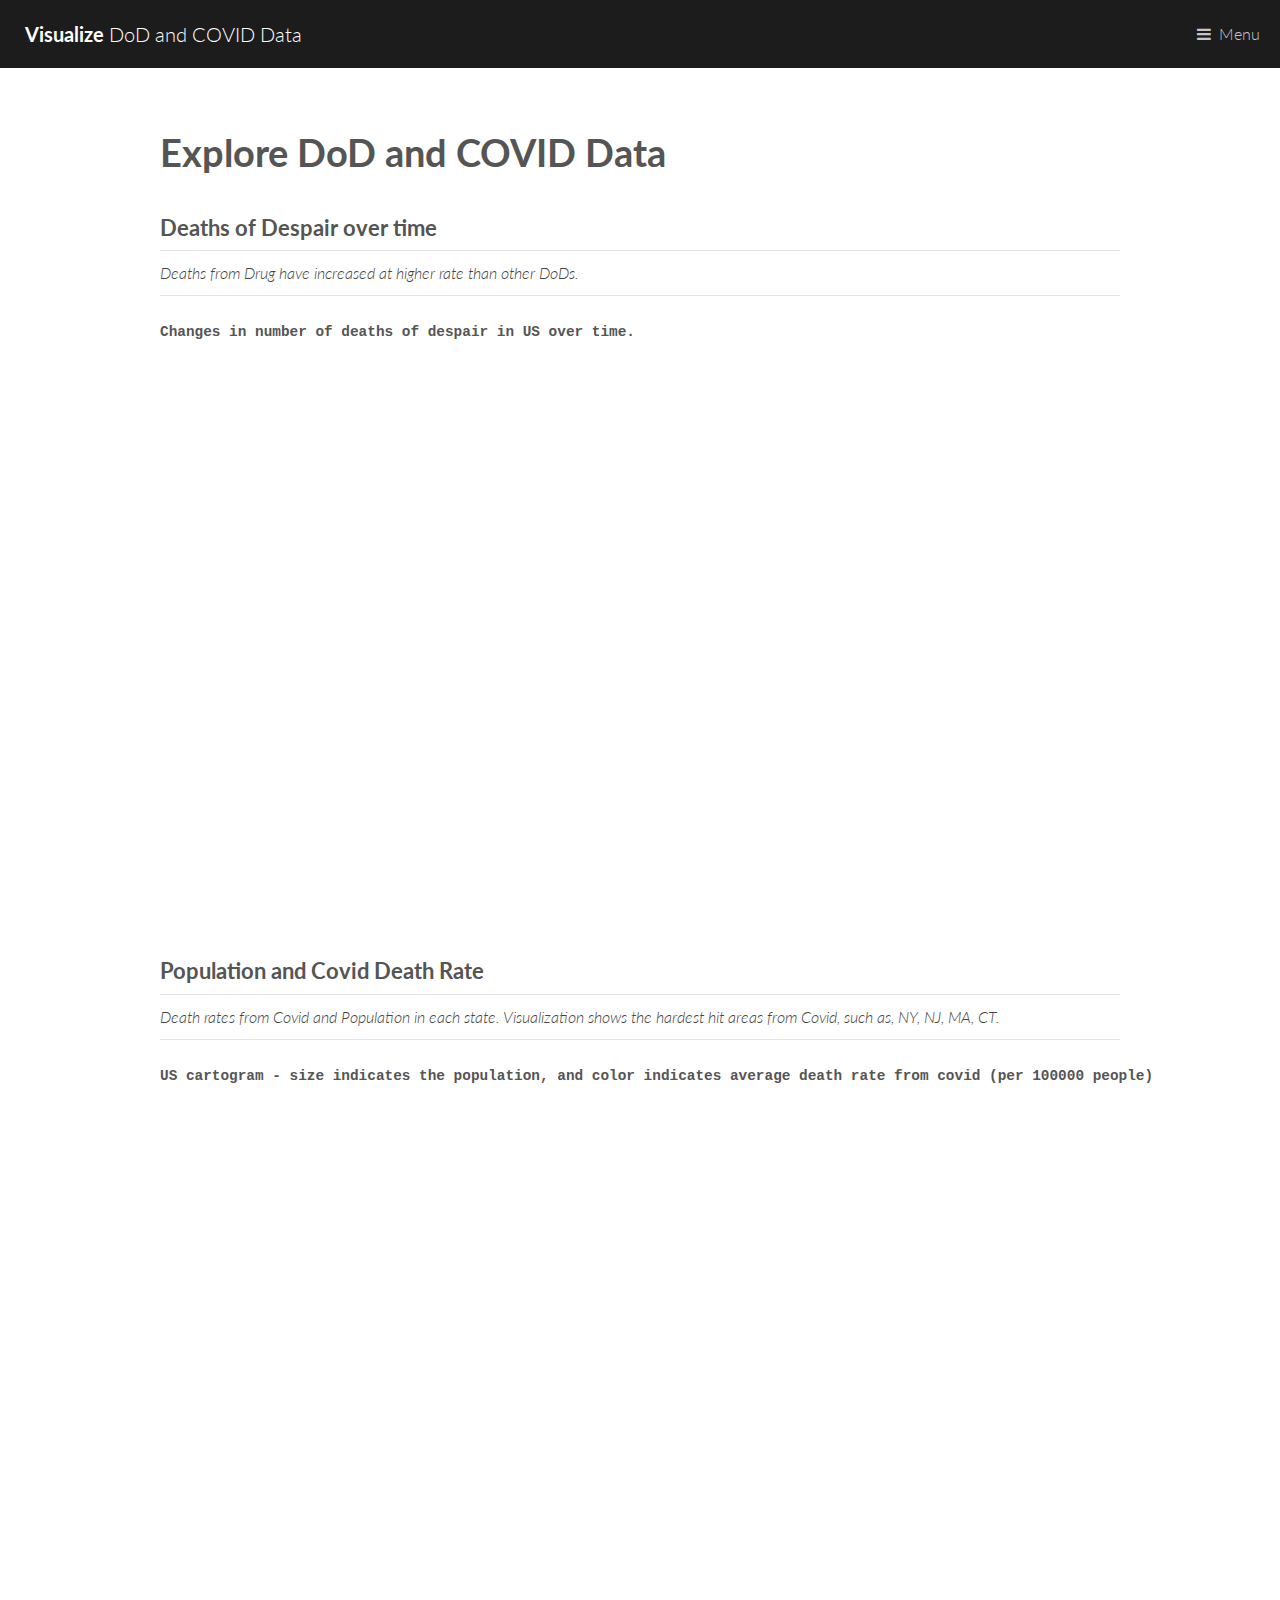
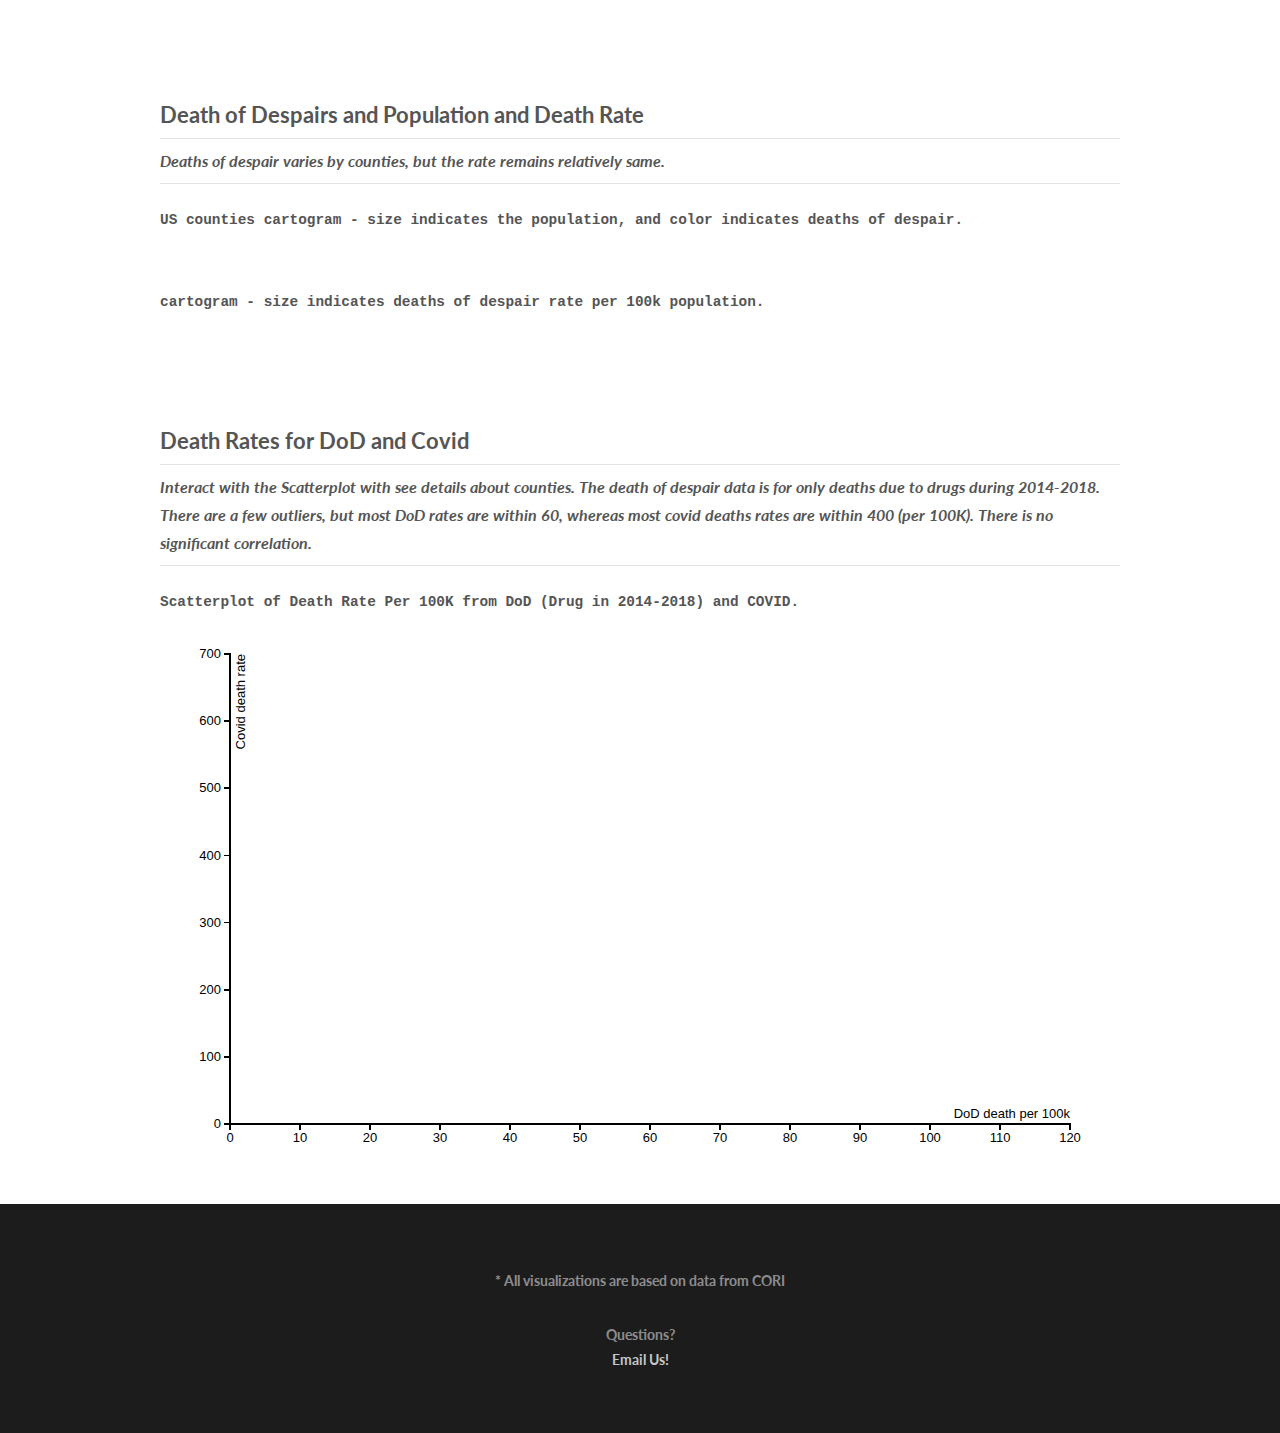
==== risi_app/vis.html @ b45ffa05 "Added risi app" ====
<!DOCTYPE HTML>
<html>
	<head>
		<title>Visualizations</title>
		<meta charset="utf-8" />
		<meta name="viewport" content="width=device-width, initial-scale=1" />
		<link rel="stylesheet" href="static/assets/css/main.css" />
		
		<script src="static/assets/lib/d3.js"></script>    
		<script type="text/javascript" charset="utf-8"  src="static/assets/lib/d3.geo.js"></script>
		<script type="text/javascript" charset="utf-8"  src="static/assets/lib/d3.geom.js"></script>
		<script type="text/javascript" charset="utf-8"  src="static/assets/lib/d3.layout.js"></script>
		<script type="text/javascript" src="static/assets/lib/d3.v3.min.js"></script>
	
		<link type="text/css" rel="stylesheet" href="static/assets/css/dorling.css"/>

	</head>

	<body>

		<!-- Header -->
		<header id="header">
			<a href="index.html" class="logo"><strong>Visualize</strong> DoD and COVID Data</a>
			<nav>
				<a href="#menu">Menu</a>
			</nav>
		</header>

		<!-- Nav -->
		<nav id="menu">
			<ul class="links">
				<li><a href="index.html">Home</a></li>
				<li><a href="carto.html">Visualize on Carto Maps</a></li>
				<li><a href="vis.html">Explore with Other Visualizations</a></li>
			</ul>
		</nav>

		<!-- Main -->
		<section id="main">
			<div class="inner">
				<header class="major special">
					<h1>Explore DoD and COVID Data</h1>
				</header>

				<header class="major special">
					<h3>Deaths of Despair over time</h3>
					<p>Deaths from Drug have increased at higher rate than other DoDs.</p>
				</header>

				<header class="major special">
					<pre><b>Changes in number of deaths of despair in US over time.</b></pre>
				</header>

				<div id="chart0">
					<script type="text/javascript" src="static/assets/js/time_data_lines.js">
					</script>
				</div>

				<br><br><br>

				<header class="major special">
					<h3>Population and Covid Death Rate</h3>
					<p>Death rates from Covid and Population in each state. Visualization shows the hardest hit areas from Covid, such as, NY, NJ, MA, CT. </p>
				</header>
				<header class="major special">
					<pre><b>US cartogram - size indicates the population, and color indicates average death rate from covid (per 100000 people)<b></pre>
				</header>
				<div id="chart_states">
					<script type="text/javascript" src="static/assets/js/dorling_state_pop_covid_rate.js">
					</script>
				</div>	

				<br><br><br>

				<header class="major special">
					<h3>Death of Despairs and Population and Death Rate</h3>
					<p>Deaths of despair varies by counties, but the rate remains relatively same.</p>
				</header>
				<header class="major special">
					<pre><b>US counties cartogram - size indicates the population, and color indicates deaths of despair.</b></pre>
				</header>
				<div id="chart_dod">
					<div id="radio_dod"></div>
					<div id="chart3">
						<script type="text/javascript" src="static/assets/js/dorling_risi_county.js">
						</script>
					</div>
				</div>

				<br>

				<header class="major special">
					<pre><b>cartogram - size indicates deaths of despair rate per 100k population.</b></pre>
				</header>

				<div id="chart_rate">
					<div id="radio_rate"></div>
					<div id="chart4">
						<script type="text/javascript" src="static/assets/js/dorling_risi_crude_rate.js">
						</script>
					</div>
				</div>

				<br><br><br>

				<header class="major special">
					<h3>Death Rates for DoD and Covid</h3>
					<p> Interact with the Scatterplot with see details about counties. The death of despair data is for only deaths due to drugs during 2014-2018.
						There are a few outliers, but most DoD rates are within 60, whereas most covid deaths rates are within 400 (per 100K). There is no significant correlation. </p>
				</header>

				<header class="major special">
					<pre><b>Scatterplot of Death Rate Per 100K from DoD (Drug in 2014-2018) and COVID.</b></pre>
				</header>

				<div id="chart_scatter">
					<script type="text/javascript" src="static/assets/js/scatterplot.js">
					</script>
				</div>

				<br>
		</section>

		<!-- Footer -->
			<footer id="footer">
				<div class="copyright">
					* All visualizations are based on data from CORI
				</div>
				<div class="copyright">
					Questions? <address> <a href="mailto:sabrinanusrat@gmail.com">Email Us!</a> </address>
				</div>
			</footer>

		<!-- Scripts -->
			<script src="static/assets/js/jquery.min.js"></script>
			<script src="static/assets/js/jquery.scrolly.min.js"></script>
			<script src="static/assets/js/skel.min.js"></script>
			<script src="static/assets/js/util.js"></script>
			<script src="static/assets/js/main.js"></script>

	</body>
</html>
---- risi_app/static/assets/css/main.css ----
@charset "UTF-8";
@import url(font-awesome.min.css);
@import url("https://fonts.googleapis.com/css?family=Lato:300,700,300italic,700italic");

/*
	Binary by TEMPLATED
	templated.co @templatedco
	Released for free under the Creative Commons Attribution 3.0 license (templated.co/license)
*/

/* Reset */

	html, body, div, span, applet, object, iframe, h1, h2, h3, h4, h5, h6, p, blockquote, pre, a, abbr, acronym, address, big, cite, code, del, dfn, em, img, ins, kbd, q, s, samp, small, strike, strong, sub, sup, tt, var, b, u, i, center, dl, dt, dd, ol, ul, li, fieldset, form, label, legend, table, caption, tbody, tfoot, thead, tr, th, td, article, aside, canvas, details, embed, figure, figcaption, footer, header, hgroup, menu, nav, output, ruby, section, summary, time, mark, audio, video {
		margin: 0;
		padding: 0;
		border: 0;
		font-size: 100%;
		font: inherit;
		vertical-align: baseline;
	}

	article, aside, details, figcaption, figure, footer, header, hgroup, menu, nav, section {
		display: block;
	}

	body {
		line-height: 1;
	}

	ol, ul {
		list-style: none;
	}

	blockquote, q {
		quotes: none;
	}

	blockquote:before, blockquote:after, q:before, q:after {
		content: '';
		content: none;
	}

	table {
		border-collapse: collapse;
		border-spacing: 0;
	}

	body {
		-webkit-text-size-adjust: none;
	}

/* Box Model */

	*, *:before, *:after {
		-moz-box-sizing: border-box;
		-webkit-box-sizing: border-box;
		box-sizing: border-box;
	}

/* Containers */

	.container {
		margin-left: auto;
		margin-right: auto;
	}

	.container.\31 25\25 {
		width: 100%;
		max-width: 100em;
		min-width: 80em;
	}

	.container.\37 5\25 {
		width: 60em;
	}

	.container.\35 0\25 {
		width: 40em;
	}

	.container.\32 5\25 {
		width: 20em;
	}

	.container {
		width: 80em;
	}

	@media screen and (max-width: 1680px) {

		.container.\31 25\25 {
			width: 100%;
			max-width: 100em;
			min-width: 80em;
		}

		.container.\37 5\25 {
			width: 60em;
		}

		.container.\35 0\25 {
			width: 40em;
		}

		.container.\32 5\25 {
			width: 20em;
		}

		.container {
			width: 80em;
		}

	}

	@media screen and (max-width: 1280px) {

		.container.\31 25\25 {
			width: 100%;
			max-width: 81.25em;
			min-width: 65em;
		}

		.container.\37 5\25 {
			width: 48.75em;
		}

		.container.\35 0\25 {
			width: 32.5em;
		}

		.container.\32 5\25 {
			width: 16.25em;
		}

		.container {
			width: 65em;
		}

	}

	@media screen and (max-width: 980px) {

		.container.\31 25\25 {
			width: 100%;
			max-width: 112.5%;
			min-width: 90%;
		}

		.container.\37 5\25 {
			width: 67.5%;
		}

		.container.\35 0\25 {
			width: 45%;
		}

		.container.\32 5\25 {
			width: 22.5%;
		}

		.container {
			width: 90%;
		}

	}

	@media screen and (max-width: 736px) {

		.container.\31 25\25 {
			width: 100%;
			max-width: 112.5%;
			min-width: 90%;
		}

		.container.\37 5\25 {
			width: 67.5%;
		}

		.container.\35 0\25 {
			width: 45%;
		}

		.container.\32 5\25 {
			width: 22.5%;
		}

		.container {
			width: 90% !important;
		}

	}

	@media screen and (max-width: 480px) {

		.container.\31 25\25 {
			width: 100%;
			max-width: 112.5%;
			min-width: 90%;
		}

		.container.\37 5\25 {
			width: 67.5%;
		}

		.container.\35 0\25 {
			width: 45%;
		}

		.container.\32 5\25 {
			width: 22.5%;
		}

		.container {
			width: 90% !important;
		}

	}

/* Grid */

	.row {
		border-bottom: solid 1px transparent;
		-moz-box-sizing: border-box;
		-webkit-box-sizing: border-box;
		box-sizing: border-box;
	}

	.row > * {
		float: left;
		-moz-box-sizing: border-box;
		-webkit-box-sizing: border-box;
		box-sizing: border-box;
	}

	.row:after, .row:before {
		content: '';
		display: block;
		clear: both;
		height: 0;
	}

	.row.uniform > * > :first-child {
		margin-top: 0;
	}

	.row.uniform > * > :last-child {
		margin-bottom: 0;
	}

	.row.\30 \25 > * {
		padding: 0 0 0 0em;
	}

	.row.\30 \25 {
		margin: 0 0 -1px 0em;
	}

	.row.uniform.\30 \25 > * {
		padding: 0em 0 0 0em;
	}

	.row.uniform.\30 \25 {
		margin: 0em 0 -1px 0em;
	}

	.row > * {
		padding: 0 0 0 2em;
	}

	.row {
		margin: 0 0 -1px -2em;
	}

	.row.uniform > * {
		padding: 2em 0 0 2em;
	}

	.row.uniform {
		margin: -2em 0 -1px -2em;
	}

	.row.\32 00\25 > * {
		padding: 0 0 0 4em;
	}

	.row.\32 00\25 {
		margin: 0 0 -1px -4em;
	}

	.row.uniform.\32 00\25 > * {
		padding: 4em 0 0 4em;
	}

	.row.uniform.\32 00\25 {
		margin: -4em 0 -1px -4em;
	}

	.row.\31 50\25 > * {
		padding: 0 0 0 3em;
	}

	.row.\31 50\25 {
		margin: 0 0 -1px -3em;
	}

	.row.uniform.\31 50\25 > * {
		padding: 3em 0 0 3em;
	}

	.row.uniform.\31 50\25 {
		margin: -3em 0 -1px -3em;
	}

	.row.\35 0\25 > * {
		padding: 0 0 0 1em;
	}

	.row.\35 0\25 {
		margin: 0 0 -1px -1em;
	}

	.row.uniform.\35 0\25 > * {
		padding: 1em 0 0 1em;
	}

	.row.uniform.\35 0\25 {
		margin: -1em 0 -1px -1em;
	}

	.row.\32 5\25 > * {
		padding: 0 0 0 0.5em;
	}

	.row.\32 5\25 {
		margin: 0 0 -1px -0.5em;
	}

	.row.uniform.\32 5\25 > * {
		padding: 0.5em 0 0 0.5em;
	}

	.row.uniform.\32 5\25 {
		margin: -0.5em 0 -1px -0.5em;
	}

	.\31 2u, .\31 2u\24 {
		width: 100%;
		clear: none;
		margin-left: 0;
	}

	.\31 1u, .\31 1u\24 {
		width: 91.6666666667%;
		clear: none;
		margin-left: 0;
	}

	.\31 0u, .\31 0u\24 {
		width: 83.3333333333%;
		clear: none;
		margin-left: 0;
	}

	.\39 u, .\39 u\24 {
		width: 75%;
		clear: none;
		margin-left: 0;
	}

	.\38 u, .\38 u\24 {
		width: 66.6666666667%;
		clear: none;
		margin-left: 0;
	}

	.\37 u, .\37 u\24 {
		width: 58.3333333333%;
		clear: none;
		margin-left: 0;
	}

	.\36 u, .\36 u\24 {
		width: 50%;
		clear: none;
		margin-left: 0;
	}

	.\35 u, .\35 u\24 {
		width: 41.6666666667%;
		clear: none;
		margin-left: 0;
	}

	.\34 u, .\34 u\24 {
		width: 33.3333333333%;
		clear: none;
		margin-left: 0;
	}

	.\33 u, .\33 u\24 {
		width: 25%;
		clear: none;
		margin-left: 0;
	}

	.\32 u, .\32 u\24 {
		width: 16.6666666667%;
		clear: none;
		margin-left: 0;
	}

	.\31 u, .\31 u\24 {
		width: 8.3333333333%;
		clear: none;
		margin-left: 0;
	}

	.\31 2u\24 + *,
	.\31 1u\24 + *,
	.\31 0u\24 + *,
	.\39 u\24 + *,
	.\38 u\24 + *,
	.\37 u\24 + *,
	.\36 u\24 + *,
	.\35 u\24 + *,
	.\34 u\24 + *,
	.\33 u\24 + *,
	.\32 u\24 + *,
	.\31 u\24 + * {
		clear: left;
	}

	.\-11u {
		margin-left: 91.66667%;
	}

	.\-10u {
		margin-left: 83.33333%;
	}

	.\-9u {
		margin-left: 75%;
	}

	.\-8u {
		margin-left: 66.66667%;
	}

	.\-7u {
		margin-left: 58.33333%;
	}

	.\-6u {
		margin-left: 50%;
	}

	.\-5u {
		margin-left: 41.66667%;
	}

	.\-4u {
		margin-left: 33.33333%;
	}

	.\-3u {
		margin-left: 25%;
	}

	.\-2u {
		margin-left: 16.66667%;
	}

	.\-1u {
		margin-left: 8.33333%;
	}

	@media screen and (max-width: 1680px) {

		.row > * {
			padding: 0 0 0 2em;
		}

		.row {
			margin: 0 0 -1px -2em;
		}

		.row.uniform > * {
			padding: 2em 0 0 2em;
		}

		.row.uniform {
			margin: -2em 0 -1px -2em;
		}

		.row.\32 00\25 > * {
			padding: 0 0 0 4em;
		}

		.row.\32 00\25 {
			margin: 0 0 -1px -4em;
		}

		.row.uniform.\32 00\25 > * {
			padding: 4em 0 0 4em;
		}

		.row.uniform.\32 00\25 {
			margin: -4em 0 -1px -4em;
		}

		.row.\31 50\25 > * {
			padding: 0 0 0 3em;
		}

		.row.\31 50\25 {
			margin: 0 0 -1px -3em;
		}

		.row.uniform.\31 50\25 > * {
			padding: 3em 0 0 3em;
		}

		.row.uniform.\31 50\25 {
			margin: -3em 0 -1px -3em;
		}

		.row.\35 0\25 > * {
			padding: 0 0 0 1em;
		}

		.row.\35 0\25 {
			margin: 0 0 -1px -1em;
		}

		.row.uniform.\35 0\25 > * {
			padding: 1em 0 0 1em;
		}

		.row.uniform.\35 0\25 {
			margin: -1em 0 -1px -1em;
		}

		.row.\32 5\25 > * {
			padding: 0 0 0 0.5em;
		}

		.row.\32 5\25 {
			margin: 0 0 -1px -0.5em;
		}

		.row.uniform.\32 5\25 > * {
			padding: 0.5em 0 0 0.5em;
		}

		.row.uniform.\32 5\25 {
			margin: -0.5em 0 -1px -0.5em;
		}

		.\31 2u\28xlarge\29, .\31 2u\24\28xlarge\29 {
			width: 100%;
			clear: none;
			margin-left: 0;
		}

		.\31 1u\28xlarge\29, .\31 1u\24\28xlarge\29 {
			width: 91.6666666667%;
			clear: none;
			margin-left: 0;
		}

		.\31 0u\28xlarge\29, .\31 0u\24\28xlarge\29 {
			width: 83.3333333333%;
			clear: none;
			margin-left: 0;
		}

		.\39 u\28xlarge\29, .\39 u\24\28xlarge\29 {
			width: 75%;
			clear: none;
			margin-left: 0;
		}

		.\38 u\28xlarge\29, .\38 u\24\28xlarge\29 {
			width: 66.6666666667%;
			clear: none;
			margin-left: 0;
		}

		.\37 u\28xlarge\29, .\37 u\24\28xlarge\29 {
			width: 58.3333333333%;
			clear: none;
			margin-left: 0;
		}

		.\36 u\28xlarge\29, .\36 u\24\28xlarge\29 {
			width: 50%;
			clear: none;
			margin-left: 0;
		}

		.\35 u\28xlarge\29, .\35 u\24\28xlarge\29 {
			width: 41.6666666667%;
			clear: none;
			margin-left: 0;
		}

		.\34 u\28xlarge\29, .\34 u\24\28xlarge\29 {
			width: 33.3333333333%;
			clear: none;
			margin-left: 0;
		}

		.\33 u\28xlarge\29, .\33 u\24\28xlarge\29 {
			width: 25%;
			clear: none;
			margin-left: 0;
		}

		.\32 u\28xlarge\29, .\32 u\24\28xlarge\29 {
			width: 16.6666666667%;
			clear: none;
			margin-left: 0;
		}

		.\31 u\28xlarge\29, .\31 u\24\28xlarge\29 {
			width: 8.3333333333%;
			clear: none;
			margin-left: 0;
		}

		.\31 2u\24\28xlarge\29 + *,
		.\31 1u\24\28xlarge\29 + *,
		.\31 0u\24\28xlarge\29 + *,
		.\39 u\24\28xlarge\29 + *,
		.\38 u\24\28xlarge\29 + *,
		.\37 u\24\28xlarge\29 + *,
		.\36 u\24\28xlarge\29 + *,
		.\35 u\24\28xlarge\29 + *,
		.\34 u\24\28xlarge\29 + *,
		.\33 u\24\28xlarge\29 + *,
		.\32 u\24\28xlarge\29 + *,
		.\31 u\24\28xlarge\29 + * {
			clear: left;
		}

		.\-11u\28xlarge\29 {
			margin-left: 91.66667%;
		}

		.\-10u\28xlarge\29 {
			margin-left: 83.33333%;
		}

		.\-9u\28xlarge\29 {
			margin-left: 75%;
		}

		.\-8u\28xlarge\29 {
			margin-left: 66.66667%;
		}

		.\-7u\28xlarge\29 {
			margin-left: 58.33333%;
		}

		.\-6u\28xlarge\29 {
			margin-left: 50%;
		}

		.\-5u\28xlarge\29 {
			margin-left: 41.66667%;
		}

		.\-4u\28xlarge\29 {
			margin-left: 33.33333%;
		}

		.\-3u\28xlarge\29 {
			margin-left: 25%;
		}

		.\-2u\28xlarge\29 {
			margin-left: 16.66667%;
		}

		.\-1u\28xlarge\29 {
			margin-left: 8.33333%;
		}

	}

	@media screen and (max-width: 1280px) {

		.row > * {
			padding: 0 0 0 1.5em;
		}

		.row {
			margin: 0 0 -1px -1.5em;
		}

		.row.uniform > * {
			padding: 1.5em 0 0 1.5em;
		}

		.row.uniform {
			margin: -1.5em 0 -1px -1.5em;
		}

		.row.\32 00\25 > * {
			padding: 0 0 0 3em;
		}

		.row.\32 00\25 {
			margin: 0 0 -1px -3em;
		}

		.row.uniform.\32 00\25 > * {
			padding: 3em 0 0 3em;
		}

		.row.uniform.\32 00\25 {
			margin: -3em 0 -1px -3em;
		}

		.row.\31 50\25 > * {
			padding: 0 0 0 2.25em;
		}

		.row.\31 50\25 {
			margin: 0 0 -1px -2.25em;
		}

		.row.uniform.\31 50\25 > * {
			padding: 2.25em 0 0 2.25em;
		}

		.row.uniform.\31 50\25 {
			margin: -2.25em 0 -1px -2.25em;
		}

		.row.\35 0\25 > * {
			padding: 0 0 0 0.75em;
		}

		.row.\35 0\25 {
			margin: 0 0 -1px -0.75em;
		}

		.row.uniform.\35 0\25 > * {
			padding: 0.75em 0 0 0.75em;
		}

		.row.uniform.\35 0\25 {
			margin: -0.75em 0 -1px -0.75em;
		}

		.row.\32 5\25 > * {
			padding: 0 0 0 0.375em;
		}

		.row.\32 5\25 {
			margin: 0 0 -1px -0.375em;
		}

		.row.uniform.\32 5\25 > * {
			padding: 0.375em 0 0 0.375em;
		}

		.row.uniform.\32 5\25 {
			margin: -0.375em 0 -1px -0.375em;
		}

		.\31 2u\28large\29, .\31 2u\24\28large\29 {
			width: 100%;
			clear: none;
			margin-left: 0;
		}

		.\31 1u\28large\29, .\31 1u\24\28large\29 {
			width: 91.6666666667%;
			clear: none;
			margin-left: 0;
		}

		.\31 0u\28large\29, .\31 0u\24\28large\29 {
			width: 83.3333333333%;
			clear: none;
			margin-left: 0;
		}

		.\39 u\28large\29, .\39 u\24\28large\29 {
			width: 75%;
			clear: none;
			margin-left: 0;
		}

		.\38 u\28large\29, .\38 u\24\28large\29 {
			width: 66.6666666667%;
			clear: none;
			margin-left: 0;
		}

		.\37 u\28large\29, .\37 u\24\28large\29 {
			width: 58.3333333333%;
			clear: none;
			margin-left: 0;
		}

		.\36 u\28large\29, .\36 u\24\28large\29 {
			width: 50%;
			clear: none;
			margin-left: 0;
		}

		.\35 u\28large\29, .\35 u\24\28large\29 {
			width: 41.6666666667%;
			clear: none;
			margin-left: 0;
		}

		.\34 u\28large\29, .\34 u\24\28large\29 {
			width: 33.3333333333%;
			clear: none;
			margin-left: 0;
		}

		.\33 u\28large\29, .\33 u\24\28large\29 {
			width: 25%;
			clear: none;
			margin-left: 0;
		}

		.\32 u\28large\29, .\32 u\24\28large\29 {
			width: 16.6666666667%;
			clear: none;
			margin-left: 0;
		}

		.\31 u\28large\29, .\31 u\24\28large\29 {
			width: 8.3333333333%;
			clear: none;
			margin-left: 0;
		}

		.\31 2u\24\28large\29 + *,
		.\31 1u\24\28large\29 + *,
		.\31 0u\24\28large\29 + *,
		.\39 u\24\28large\29 + *,
		.\38 u\24\28large\29 + *,
		.\37 u\24\28large\29 + *,
		.\36 u\24\28large\29 + *,
		.\35 u\24\28large\29 + *,
		.\34 u\24\28large\29 + *,
		.\33 u\24\28large\29 + *,
		.\32 u\24\28large\29 + *,
		.\31 u\24\28large\29 + * {
			clear: left;
		}

		.\-11u\28large\29 {
			margin-left: 91.66667%;
		}

		.\-10u\28large\29 {
			margin-left: 83.33333%;
		}

		.\-9u\28large\29 {
			margin-left: 75%;
		}

		.\-8u\28large\29 {
			margin-left: 66.66667%;
		}

		.\-7u\28large\29 {
			margin-left: 58.33333%;
		}

		.\-6u\28large\29 {
			margin-left: 50%;
		}

		.\-5u\28large\29 {
			margin-left: 41.66667%;
		}

		.\-4u\28large\29 {
			margin-left: 33.33333%;
		}

		.\-3u\28large\29 {
			margin-left: 25%;
		}

		.\-2u\28large\29 {
			margin-left: 16.66667%;
		}

		.\-1u\28large\29 {
			margin-left: 8.33333%;
		}

	}

	@media screen and (max-width: 980px) {

		.row > * {
			padding: 0 0 0 1.5em;
		}

		.row {
			margin: 0 0 -1px -1.5em;
		}

		.row.uniform > * {
			padding: 1.5em 0 0 1.5em;
		}

		.row.uniform {
			margin: -1.5em 0 -1px -1.5em;
		}

		.row.\32 00\25 > * {
			padding: 0 0 0 3em;
		}

		.row.\32 00\25 {
			margin: 0 0 -1px -3em;
		}

		.row.uniform.\32 00\25 > * {
			padding: 3em 0 0 3em;
		}

		.row.uniform.\32 00\25 {
			margin: -3em 0 -1px -3em;
		}

		.row.\31 50\25 > * {
			padding: 0 0 0 2.25em;
		}

		.row.\31 50\25 {
			margin: 0 0 -1px -2.25em;
		}

		.row.uniform.\31 50\25 > * {
			padding: 2.25em 0 0 2.25em;
		}

		.row.uniform.\31 50\25 {
			margin: -2.25em 0 -1px -2.25em;
		}

		.row.\35 0\25 > * {
			padding: 0 0 0 0.75em;
		}

		.row.\35 0\25 {
			margin: 0 0 -1px -0.75em;
		}

		.row.uniform.\35 0\25 > * {
			padding: 0.75em 0 0 0.75em;
		}

		.row.uniform.\35 0\25 {
			margin: -0.75em 0 -1px -0.75em;
		}

		.row.\32 5\25 > * {
			padding: 0 0 0 0.375em;
		}

		.row.\32 5\25 {
			margin: 0 0 -1px -0.375em;
		}

		.row.uniform.\32 5\25 > * {
			padding: 0.375em 0 0 0.375em;
		}

		.row.uniform.\32 5\25 {
			margin: -0.375em 0 -1px -0.375em;
		}

		.\31 2u\28medium\29, .\31 2u\24\28medium\29 {
			width: 100%;
			clear: none;
			margin-left: 0;
		}

		.\31 1u\28medium\29, .\31 1u\24\28medium\29 {
			width: 91.6666666667%;
			clear: none;
			margin-left: 0;
		}

		.\31 0u\28medium\29, .\31 0u\24\28medium\29 {
			width: 83.3333333333%;
			clear: none;
			margin-left: 0;
		}

		.\39 u\28medium\29, .\39 u\24\28medium\29 {
			width: 75%;
			clear: none;
			margin-left: 0;
		}

		.\38 u\28medium\29, .\38 u\24\28medium\29 {
			width: 66.6666666667%;
			clear: none;
			margin-left: 0;
		}

		.\37 u\28medium\29, .\37 u\24\28medium\29 {
			width: 58.3333333333%;
			clear: none;
			margin-left: 0;
		}

		.\36 u\28medium\29, .\36 u\24\28medium\29 {
			width: 50%;
			clear: none;
			margin-left: 0;
		}

		.\35 u\28medium\29, .\35 u\24\28medium\29 {
			width: 41.6666666667%;
			clear: none;
			margin-left: 0;
		}

		.\34 u\28medium\29, .\34 u\24\28medium\29 {
			width: 33.3333333333%;
			clear: none;
			margin-left: 0;
		}

		.\33 u\28medium\29, .\33 u\24\28medium\29 {
			width: 25%;
			clear: none;
			margin-left: 0;
		}

		.\32 u\28medium\29, .\32 u\24\28medium\29 {
			width: 16.6666666667%;
			clear: none;
			margin-left: 0;
		}

		.\31 u\28medium\29, .\31 u\24\28medium\29 {
			width: 8.3333333333%;
			clear: none;
			margin-left: 0;
		}

		.\31 2u\24\28medium\29 + *,
		.\31 1u\24\28medium\29 + *,
		.\31 0u\24\28medium\29 + *,
		.\39 u\24\28medium\29 + *,
		.\38 u\24\28medium\29 + *,
		.\37 u\24\28medium\29 + *,
		.\36 u\24\28medium\29 + *,
		.\35 u\24\28medium\29 + *,
		.\34 u\24\28medium\29 + *,
		.\33 u\24\28medium\29 + *,
		.\32 u\24\28medium\29 + *,
		.\31 u\24\28medium\29 + * {
			clear: left;
		}

		.\-11u\28medium\29 {
			margin-left: 91.66667%;
		}

		.\-10u\28medium\29 {
			margin-left: 83.33333%;
		}

		.\-9u\28medium\29 {
			margin-left: 75%;
		}

		.\-8u\28medium\29 {
			margin-left: 66.66667%;
		}

		.\-7u\28medium\29 {
			margin-left: 58.33333%;
		}

		.\-6u\28medium\29 {
			margin-left: 50%;
		}

		.\-5u\28medium\29 {
			margin-left: 41.66667%;
		}

		.\-4u\28medium\29 {
			margin-left: 33.33333%;
		}

		.\-3u\28medium\29 {
			margin-left: 25%;
		}

		.\-2u\28medium\29 {
			margin-left: 16.66667%;
		}

		.\-1u\28medium\29 {
			margin-left: 8.33333%;
		}

	}

	@media screen and (max-width: 736px) {

		.row > * {
			padding: 0 0 0 1.25em;
		}

		.row {
			margin: 0 0 -1px -1.25em;
		}

		.row.uniform > * {
			padding: 1.25em 0 0 1.25em;
		}

		.row.uniform {
			margin: -1.25em 0 -1px -1.25em;
		}

		.row.\32 00\25 > * {
			padding: 0 0 0 2.5em;
		}

		.row.\32 00\25 {
			margin: 0 0 -1px -2.5em;
		}

		.row.uniform.\32 00\25 > * {
			padding: 2.5em 0 0 2.5em;
		}

		.row.uniform.\32 00\25 {
			margin: -2.5em 0 -1px -2.5em;
		}

		.row.\31 50\25 > * {
			padding: 0 0 0 1.875em;
		}

		.row.\31 50\25 {
			margin: 0 0 -1px -1.875em;
		}

		.row.uniform.\31 50\25 > * {
			padding: 1.875em 0 0 1.875em;
		}

		.row.uniform.\31 50\25 {
			margin: -1.875em 0 -1px -1.875em;
		}

		.row.\35 0\25 > * {
			padding: 0 0 0 0.625em;
		}

		.row.\35 0\25 {
			margin: 0 0 -1px -0.625em;
		}

		.row.uniform.\35 0\25 > * {
			padding: 0.625em 0 0 0.625em;
		}

		.row.uniform.\35 0\25 {
			margin: -0.625em 0 -1px -0.625em;
		}

		.row.\32 5\25 > * {
			padding: 0 0 0 0.3125em;
		}

		.row.\32 5\25 {
			margin: 0 0 -1px -0.3125em;
		}

		.row.uniform.\32 5\25 > * {
			padding: 0.3125em 0 0 0.3125em;
		}

		.row.uniform.\32 5\25 {
			margin: -0.3125em 0 -1px -0.3125em;
		}

		.\31 2u\28small\29, .\31 2u\24\28small\29 {
			width: 100%;
			clear: none;
			margin-left: 0;
		}

		.\31 1u\28small\29, .\31 1u\24\28small\29 {
			width: 91.6666666667%;
			clear: none;
			margin-left: 0;
		}

		.\31 0u\28small\29, .\31 0u\24\28small\29 {
			width: 83.3333333333%;
			clear: none;
			margin-left: 0;
		}

		.\39 u\28small\29, .\39 u\24\28small\29 {
			width: 75%;
			clear: none;
			margin-left: 0;
		}

		.\38 u\28small\29, .\38 u\24\28small\29 {
			width: 66.6666666667%;
			clear: none;
			margin-left: 0;
		}

		.\37 u\28small\29, .\37 u\24\28small\29 {
			width: 58.3333333333%;
			clear: none;
			margin-left: 0;
		}

		.\36 u\28small\29, .\36 u\24\28small\29 {
			width: 50%;
			clear: none;
			margin-left: 0;
		}

		.\35 u\28small\29, .\35 u\24\28small\29 {
			width: 41.6666666667%;
			clear: none;
			margin-left: 0;
		}

		.\34 u\28small\29, .\34 u\24\28small\29 {
			width: 33.3333333333%;
			clear: none;
			margin-left: 0;
		}

		.\33 u\28small\29, .\33 u\24\28small\29 {
			width: 25%;
			clear: none;
			margin-left: 0;
		}

		.\32 u\28small\29, .\32 u\24\28small\29 {
			width: 16.6666666667%;
			clear: none;
			margin-left: 0;
		}

		.\31 u\28small\29, .\31 u\24\28small\29 {
			width: 8.3333333333%;
			clear: none;
			margin-left: 0;
		}

		.\31 2u\24\28small\29 + *,
		.\31 1u\24\28small\29 + *,
		.\31 0u\24\28small\29 + *,
		.\39 u\24\28small\29 + *,
		.\38 u\24\28small\29 + *,
		.\37 u\24\28small\29 + *,
		.\36 u\24\28small\29 + *,
		.\35 u\24\28small\29 + *,
		.\34 u\24\28small\29 + *,
		.\33 u\24\28small\29 + *,
		.\32 u\24\28small\29 + *,
		.\31 u\24\28small\29 + * {
			clear: left;
		}

		.\-11u\28small\29 {
			margin-left: 91.66667%;
		}

		.\-10u\28small\29 {
			margin-left: 83.33333%;
		}

		.\-9u\28small\29 {
			margin-left: 75%;
		}

		.\-8u\28small\29 {
			margin-left: 66.66667%;
		}

		.\-7u\28small\29 {
			margin-left: 58.33333%;
		}

		.\-6u\28small\29 {
			margin-left: 50%;
		}

		.\-5u\28small\29 {
			margin-left: 41.66667%;
		}

		.\-4u\28small\29 {
			margin-left: 33.33333%;
		}

		.\-3u\28small\29 {
			margin-left: 25%;
		}

		.\-2u\28small\29 {
			margin-left: 16.66667%;
		}

		.\-1u\28small\29 {
			margin-left: 8.33333%;
		}

	}

	@media screen and (max-width: 480px) {

		.row > * {
			padding: 0 0 0 1.25em;
		}

		.row {
			margin: 0 0 -1px -1.25em;
		}

		.row.uniform > * {
			padding: 1.25em 0 0 1.25em;
		}

		.row.uniform {
			margin: -1.25em 0 -1px -1.25em;
		}

		.row.\32 00\25 > * {
			padding: 0 0 0 2.5em;
		}

		.row.\32 00\25 {
			margin: 0 0 -1px -2.5em;
		}

		.row.uniform.\32 00\25 > * {
			padding: 2.5em 0 0 2.5em;
		}

		.row.uniform.\32 00\25 {
			margin: -2.5em 0 -1px -2.5em;
		}

		.row.\31 50\25 > * {
			padding: 0 0 0 1.875em;
		}

		.row.\31 50\25 {
			margin: 0 0 -1px -1.875em;
		}

		.row.uniform.\31 50\25 > * {
			padding: 1.875em 0 0 1.875em;
		}

		.row.uniform.\31 50\25 {
			margin: -1.875em 0 -1px -1.875em;
		}

		.row.\35 0\25 > * {
			padding: 0 0 0 0.625em;
		}

		.row.\35 0\25 {
			margin: 0 0 -1px -0.625em;
		}

		.row.uniform.\35 0\25 > * {
			padding: 0.625em 0 0 0.625em;
		}

		.row.uniform.\35 0\25 {
			margin: -0.625em 0 -1px -0.625em;
		}

		.row.\32 5\25 > * {
			padding: 0 0 0 0.3125em;
		}

		.row.\32 5\25 {
			margin: 0 0 -1px -0.3125em;
		}

		.row.uniform.\32 5\25 > * {
			padding: 0.3125em 0 0 0.3125em;
		}

		.row.uniform.\32 5\25 {
			margin: -0.3125em 0 -1px -0.3125em;
		}

		.\31 2u\28xsmall\29, .\31 2u\24\28xsmall\29 {
			width: 100%;
			clear: none;
			margin-left: 0;
		}

		.\31 1u\28xsmall\29, .\31 1u\24\28xsmall\29 {
			width: 91.6666666667%;
			clear: none;
			margin-left: 0;
		}

		.\31 0u\28xsmall\29, .\31 0u\24\28xsmall\29 {
			width: 83.3333333333%;
			clear: none;
			margin-left: 0;
		}

		.\39 u\28xsmall\29, .\39 u\24\28xsmall\29 {
			width: 75%;
			clear: none;
			margin-left: 0;
		}

		.\38 u\28xsmall\29, .\38 u\24\28xsmall\29 {
			width: 66.6666666667%;
			clear: none;
			margin-left: 0;
		}

		.\37 u\28xsmall\29, .\37 u\24\28xsmall\29 {
			width: 58.3333333333%;
			clear: none;
			margin-left: 0;
		}

		.\36 u\28xsmall\29, .\36 u\24\28xsmall\29 {
			width: 50%;
			clear: none;
			margin-left: 0;
		}

		.\35 u\28xsmall\29, .\35 u\24\28xsmall\29 {
			width: 41.6666666667%;
			clear: none;
			margin-left: 0;
		}

		.\34 u\28xsmall\29, .\34 u\24\28xsmall\29 {
			width: 33.3333333333%;
			clear: none;
			margin-left: 0;
		}

		.\33 u\28xsmall\29, .\33 u\24\28xsmall\29 {
			width: 25%;
			clear: none;
			margin-left: 0;
		}

		.\32 u\28xsmall\29, .\32 u\24\28xsmall\29 {
			width: 16.6666666667%;
			clear: none;
			margin-left: 0;
		}

		.\31 u\28xsmall\29, .\31 u\24\28xsmall\29 {
			width: 8.3333333333%;
			clear: none;
			margin-left: 0;
		}

		.\31 2u\24\28xsmall\29 + *,
		.\31 1u\24\28xsmall\29 + *,
		.\31 0u\24\28xsmall\29 + *,
		.\39 u\24\28xsmall\29 + *,
		.\38 u\24\28xsmall\29 + *,
		.\37 u\24\28xsmall\29 + *,
		.\36 u\24\28xsmall\29 + *,
		.\35 u\24\28xsmall\29 + *,
		.\34 u\24\28xsmall\29 + *,
		.\33 u\24\28xsmall\29 + *,
		.\32 u\24\28xsmall\29 + *,
		.\31 u\24\28xsmall\29 + * {
			clear: left;
		}

		.\-11u\28xsmall\29 {
			margin-left: 91.66667%;
		}

		.\-10u\28xsmall\29 {
			margin-left: 83.33333%;
		}

		.\-9u\28xsmall\29 {
			margin-left: 75%;
		}

		.\-8u\28xsmall\29 {
			margin-left: 66.66667%;
		}

		.\-7u\28xsmall\29 {
			margin-left: 58.33333%;
		}

		.\-6u\28xsmall\29 {
			margin-left: 50%;
		}

		.\-5u\28xsmall\29 {
			margin-left: 41.66667%;
		}

		.\-4u\28xsmall\29 {
			margin-left: 33.33333%;
		}

		.\-3u\28xsmall\29 {
			margin-left: 25%;
		}

		.\-2u\28xsmall\29 {
			margin-left: 16.66667%;
		}

		.\-1u\28xsmall\29 {
			margin-left: 8.33333%;
		}

	}

/* Basic */

	@-ms-viewport {
		width: device-width;
	}

	body {
		-ms-overflow-style: scrollbar;
	}

	@media screen and (max-width: 480px) {

		html, body {
			min-width: 320px;
		}

	}

	body {
		background: #fff;
	}

		body.is-loading *, body.is-loading *:before, body.is-loading *:after {
			-moz-animation: none !important;
			-webkit-animation: none !important;
			-ms-animation: none !important;
			animation: none !important;
			-moz-transition: none !important;
			-webkit-transition: none !important;
			-ms-transition: none !important;
			transition: none !important;
		}

/* Type */

	body {
		background-color: #fff;
		color: #444;
	}

	body, input, select, textarea {
		font-family: "Lato", Arial, Helvetica, sans-serif;
		font-size: 16pt;
		font-weight: 300;
		line-height: 1.75;
	}

		@media screen and (max-width: 1680px) {

			body, input, select, textarea {
				font-size: 13pt;
			}

		}

		@media screen and (max-width: 1280px) {

			body, input, select, textarea {
				font-size: 12pt;
			}

		}

	a {
		text-decoration: none;
	}

		a:hover {
			text-decoration: underline;
		}

	strong, b {
		font-weight: 700;
	}

	em, i {
		font-style: italic;
	}

	p {
		margin: 0 0 2em 0;
	}

	h1, h2, h3, h4, h5, h6 {
		font-weight: 700;
		line-height: 1.25;
		margin: 0 0 1em 0;
	}

		h1 a, h2 a, h3 a, h4 a, h5 a, h6 a {
			color: inherit;
		}

	h1 {
		font-size: 2.35em;
	}

	h2 {
		font-size: 1.75em;
	}

	h3 {
		font-size: 1.35em;
	}

	h4 {
		font-size: 1.1em;
	}

	h5 {
		font-size: 0.9em;
	}

	h6 {
		font-size: 0.7em;
	}

	sub {
		font-size: 0.8em;
		position: relative;
		top: 0.5em;
	}

	sup {
		font-size: 0.8em;
		position: relative;
		top: -0.5em;
	}

	blockquote {
		border-left: solid 4px;
		font-style: italic;
		margin: 0 0 2em 0;
		padding: 0.5em 0 0.5em 2em;
	}

	code {
		border-radius: 0;
		border: solid 1px;
		font-family: "Courier New", monospace;
		font-size: 0.9em;
		margin: 0 0.25em;
		padding: 0.25em 0.65em;
	}

	pre {
		-webkit-overflow-scrolling: touch;
		font-family: "Courier New", monospace;
		font-size: 0.9em;
		margin: 0 0 2em 0;
	}

		pre code {
			display: block;
			line-height: 1.75;
			padding: 1em 1.5em;
			overflow-x: auto;
		}
	hr {
		border: 0;
		border-bottom: solid 1px;
		margin: 2em 0;
	}

		hr.major {
			margin: 3em 0;
		}

	.align-left {
		text-align: left;
	}

	.align-center {
		text-align: center;
	}

	.align-right {
		text-align: right;
	}

	input, select, textarea {
		color: #555;
	}

	a {
		color: #1abc9c;
	}

	strong, b {
		color: #555;
	}

	h1, h2, h3, h4, h5, h6 {
		color: #555;
	}

	blockquote {
		border-left-color: rgba(144, 144, 144, 0.25);
	}

	code {
		background: rgba(144, 144, 144, 0.075);
		border-color: rgba(144, 144, 144, 0.25);
	}

	hr {
		border-bottom-color: rgba(144, 144, 144, 0.25);
	}

/* Box */

	.box {
		border-radius: 0;
		border: solid 1px;
		margin-bottom: 2em;
		padding: 1.5em;
	}

		.box > :last-child,
		.box > :last-child > :last-child,
		.box > :last-child > :last-child > :last-child {
			margin-bottom: 0;
		}

		.box.alt {
			border: 0;
			border-radius: 0;
			padding: 0;
		}

	.box {
		border-color: rgba(144, 144, 144, 0.25);
	}

/* Button */

	input[type="submit"],
	input[type="reset"],
	input[type="button"],
	button,
	.button {
		-moz-appearance: none;
		-webkit-appearance: none;
		-ms-appearance: none;
		appearance: none;
		-moz-transition: background-color 0.2s ease-in-out, color 0.2s ease-in-out;
		-webkit-transition: background-color 0.2s ease-in-out, color 0.2s ease-in-out;
		-ms-transition: background-color 0.2s ease-in-out, color 0.2s ease-in-out;
		transition: background-color 0.2s ease-in-out, color 0.2s ease-in-out;
		border-radius: 0;
		border: 0;
		cursor: pointer;
		display: inline-block;
		font-weight: 700;
		height: 3em;
		line-height: 3em;
		padding: 0 2.5em;
		text-align: center;
		text-decoration: none;
		white-space: nowrap;
	}

		input[type="submit"]:hover,
		input[type="reset"]:hover,
		input[type="button"]:hover,
		button:hover,
		.button:hover {
			text-decoration: none;
		}

		input[type="submit"].icon,
		input[type="reset"].icon,
		input[type="button"].icon,
		button.icon,
		.button.icon {
			padding-left: 1.35em;
		}

			input[type="submit"].icon:before,
			input[type="reset"].icon:before,
			input[type="button"].icon:before,
			button.icon:before,
			.button.icon:before {
				margin-right: 0.5em;
			}

		input[type="submit"].fit,
		input[type="reset"].fit,
		input[type="button"].fit,
		button.fit,
		.button.fit {
			display: block;
			margin: 0 0 1em 0;
			width: 100%;
		}

		input[type="submit"].small,
		input[type="reset"].small,
		input[type="button"].small,
		button.small,
		.button.small {
			font-size: 0.8em;
		}

		input[type="submit"].big,
		input[type="reset"].big,
		input[type="button"].big,
		button.big,
		.button.big {
			font-size: 1.25em;
		}

		input[type="submit"].disabled, input[type="submit"]:disabled,
		input[type="reset"].disabled,
		input[type="reset"]:disabled,
		input[type="button"].disabled,
		input[type="button"]:disabled,
		button.disabled,
		button:disabled,
		.button.disabled,
		.button:disabled {
			-moz-pointer-events: none;
			-webkit-pointer-events: none;
			-ms-pointer-events: none;
			pointer-events: none;
			opacity: 0.25;
		}

		@media screen and (max-width: 480px) {

			input[type="submit"],
			input[type="reset"],
			input[type="button"],
			button,
			.button {
				padding: 0;
			}

		}

	input[type="submit"],
	input[type="reset"],
	input[type="button"],
	button,
	.button {
		background-color: #1abc9c;
		color: #fff !important;
	}

		input[type="submit"]:hover,
		input[type="reset"]:hover,
		input[type="button"]:hover,
		button:hover,
		.button:hover {
			background-color: #1dd2af;
		}

		input[type="submit"]:active,
		input[type="reset"]:active,
		input[type="button"]:active,
		button:active,
		.button:active {
			background-color: #17a689;
		}

		input[type="submit"].alt,
		input[type="reset"].alt,
		input[type="button"].alt,
		button.alt,
		.button.alt {
			background-color: transparent;
			box-shadow: inset 0 0 0 2px rgba(144, 144, 144, 0.25);
			color: #555 !important;
		}

			input[type="submit"].alt:hover,
			input[type="reset"].alt:hover,
			input[type="button"].alt:hover,
			button.alt:hover,
			.button.alt:hover {
				background-color: rgba(144, 144, 144, 0.075);
			}

			input[type="submit"].alt:active,
			input[type="reset"].alt:active,
			input[type="button"].alt:active,
			button.alt:active,
			.button.alt:active {
				background-color: rgba(144, 144, 144, 0.2);
			}

			input[type="submit"].alt.icon:before,
			input[type="reset"].alt.icon:before,
			input[type="button"].alt.icon:before,
			button.alt.icon:before,
			.button.alt.icon:before {
				color: #bbb;
			}

		input[type="submit"].special,
		input[type="reset"].special,
		input[type="button"].special,
		button.special,
		.button.special {
			background-color: #3498db;
			color: #fff !important;
		}

			input[type="submit"].special:hover,
			input[type="reset"].special:hover,
			input[type="button"].special:hover,
			button.special:hover,
			.button.special:hover {
				background-color: #4aa3df;
			}

			input[type="submit"].special:active,
			input[type="reset"].special:active,
			input[type="button"].special:active,
			button.special:active,
			.button.special:active {
				background-color: #258cd1;
			}

/* Form */

	form {
		margin: 0 0 2em 0;
	}

	label {
		display: block;
		font-size: 0.9em;
		font-weight: 700;
		margin: 0 0 1em 0;
	}

	.inline-label {
		display: inline-block;
		margin: 0 2em 0 0;
		width: 30%;
		font-weight: normal;
	}
	.form-group {
		display: inline-flex;
		width: 100%;
		margin: 0 0 2em 0;
	}
	.radio-group {
		display: block;
		outline: 0;
		padding: 0 1em;
		width: 100%;
	}
	.centered {
		width:80%;
		margin-left:auto;
		margin-right:auto;
	}

	.alarm {
		color: crimson;
	}
	.warning {
		color: goldenrod;
	}
	.thumbsup {
		color: forestgreen;
	}

	input[type="text"],
	input[type="password"],
	input[type="email"],
	select,
	textarea {
		-moz-appearance: none;
		-webkit-appearance: none;
		-ms-appearance: none;
		appearance: none;
		border-radius: 0;
		border: none;
		border: solid 1px;
		color: inherit;
		display: block;
		outline: 0;
		padding: 0 1em;
		text-decoration: none;
		width: 100%;
	}

		input[type="text"]:invalid,
		input[type="password"]:invalid,
		input[type="email"]:invalid,
		select:invalid,
		textarea:invalid {
			box-shadow: none;
		}

	.select-wrapper {
		text-decoration: none;
		display: block;
		position: relative;
	}

		.select-wrapper:before {
			-moz-osx-font-smoothing: grayscale;
			-webkit-font-smoothing: antialiased;
			font-family: FontAwesome;
			font-style: normal;
			font-weight: normal;
			text-transform: none !important;
		}

		.select-wrapper:before {
			content: '\f078';
			display: block;
			height: 2.75em;
			line-height: 2.75em;
			pointer-events: none;
			position: absolute;
			right: 0;
			text-align: center;
			top: 0;
			width: 2.75em;
		}

		.select-wrapper select::-ms-expand {
			display: none;
		}

	input[type="text"],
	input[type="password"],
	input[type="email"],
	select {
		height: 2.75em;
	}

	textarea {
		padding: 0.75em 1em;
	}

	input[type="checkbox"],
	input[type="radio"] {
		-moz-appearance: none;
		-webkit-appearance: none;
		-ms-appearance: none;
		appearance: none;
		display: block;
		float: left;
		opacity: 0;
		z-index: -1;
	}

		input[type="checkbox"] + label,
		input[type="radio"] + label {
			text-decoration: none;
			cursor: pointer;
			display: inline-block;
			font-size: 1em;
			font-weight: 200;
			padding-left: 2.4em;
			padding-right: 0.75em;
			position: relative;
		}

			input[type="checkbox"] + label:before,
			input[type="radio"] + label:before {
				-moz-osx-font-smoothing: grayscale;
				-webkit-font-smoothing: antialiased;
				font-family: FontAwesome;
				font-style: normal;
				font-weight: normal;
				text-transform: none !important;
			}

			input[type="checkbox"] + label:before,
			input[type="radio"] + label:before {
				border-radius: 0;
				border: solid 1px;
				content: '';
				display: inline-block;
				height: 1.65em;
				left: 0;
				line-height: 1.58125em;
				position: absolute;
				text-align: center;
				top: 0;
				width: 1.65em;
			}

		input[type="checkbox"]:checked + label:before,
		input[type="radio"]:checked + label:before {
			content: '\f00c';
		}

	input[type="checkbox"] + label:before {
		border-radius: 0;
	}

	input[type="radio"] + label:before {
		border-radius: 100%;
	}

	::-webkit-input-placeholder {
		opacity: 1.0;
	}

	:-moz-placeholder {
		opacity: 1.0;
	}

	::-moz-placeholder {
		opacity: 1.0;
	}

	:-ms-input-placeholder {
		opacity: 1.0;
	}

	.formerize-placeholder {
		opacity: 1.0;
	}

	label {
		color: #555;
	}

	input[type="text"],
	input[type="password"],
	input[type="email"],
	select,
	textarea {
		background: rgba(144, 144, 144, 0.075);
		border-color: rgba(144, 144, 144, 0.25);
	}

		input[type="text"]:focus,
		input[type="password"]:focus,
		input[type="email"]:focus,
		select:focus,
		textarea:focus {
			border-color: #fff;
			box-shadow: 0 0 0 1px #fff;
		}

	.select-wrapper:before {
		color: rgba(144, 144, 144, 0.25);
	}

	input[type="checkbox"] + label,
	input[type="radio"] + label {
		color: #444;
	}

		input[type="checkbox"] + label:before,
		input[type="radio"] + label:before {
			background: rgba(144, 144, 144, 0.075);
			border-color: rgba(144, 144, 144, 0.25);
		}

	input[type="checkbox"]:checked + label:before,
	input[type="radio"]:checked + label:before {
		background-color: #fff;
		border-color: #fff;
		color: #1abc9c;
	}

	input[type="checkbox"]:focus + label:before,
	input[type="radio"]:focus + label:before {
		border-color: #fff;
		box-shadow: 0 0 0 1px #fff;
	}

	::-webkit-input-placeholder {
		color: #bbb !important;
	}

	:-moz-placeholder {
		color: #bbb !important;
	}

	::-moz-placeholder {
		color: #bbb !important;
	}

	:-ms-input-placeholder {
		color: #bbb !important;
	}

	.formerize-placeholder {
		color: #bbb !important;
	}

/* Icon */

	.icon {
		text-decoration: none;
		border-bottom: none;
		position: relative;
		text-decoration: none !important;
	}

		.icon:before {
			-moz-osx-font-smoothing: grayscale;
			-webkit-font-smoothing: antialiased;
			font-family: FontAwesome;
			font-style: normal;
			font-weight: normal;
			text-transform: none !important;
		}

		.icon > .label {
			display: none;
		}

	.hc {
		height: 2em;
		width: 4em;
		position: absolute;
		left: 50%;
		bottom: 0;
		margin-left: -2em;
		display: block;
		border-radius: 90px 90px 0 0;
		color: #444;
		background: #fff;
	}

		.hc.up {
			border-radius: 0 0 90px 90px;
			top: 0;
			bottom: initial;
		}

		@media screen and (max-width: 980px) {

			.hc {
				display: none;
			}

		}

/* Image */

	.image {
		border: 0;
		display: inline-block;
		position: relative;
	}

		.image img {
			display: block;
		}

		.image.left, .image.right {
			max-width: 40%;
		}

			.image.left img, .image.right img {
				width: 100%;
			}

		.image.left {
			float: left;
			margin: 0 1.5em 1em 0;
			top: 0.25em;
		}

		.image.right {
			float: right;
			margin: 0 0 1em 1.5em;
			top: 0.25em;
		}

		.image.fit {
			display: block;
			margin: 0 0 2em 0;
			width: 100%;
		}

			.image.fit img {
				width: 100%;
			}

		.image.main {
			display: block;
			margin: 0 0 3em 0;
			width: 100%;
		}

			.image.main img {
				width: 100%;
			}

/* List */

	ol {
		list-style: decimal;
		margin: 0 0 2em 0;
		padding-left: 1.25em;
	}

		ol li {
			padding-left: 0.25em;
		}

	ul {
		list-style: disc;
		margin: 0 0 2em 0;
		padding-left: 1em;
	}

		ul li {
			padding-left: 0.5em;
		}

		ul.alt {
			list-style: none;
			padding-left: 0;
		}

			ul.alt li {
				border-top: solid 1px;
				padding: 0.5em 0;
			}

				ul.alt li:first-child {
					border-top: 0;
					padding-top: 0;
				}

		ul.icons {
			cursor: default;
			list-style: none;
			padding-left: 0;
		}

			ul.icons li {
				display: inline-block;
				padding: 0 1em 0 0;
			}

				ul.icons li:last-child {
					padding-right: 0;
				}

				ul.icons li .icon:before {
					font-size: 2em;
				}

		ul.actions {
			cursor: default;
			list-style: none;
			padding-left: 0;
		}

			ul.actions li {
				display: inline-block;
				padding: 0 1em 0 0;
				vertical-align: middle;
			}

				ul.actions li:last-child {
					padding-right: 0;
				}

			ul.actions.small li {
				padding: 0 0.5em 0 0;
			}

			ul.actions.vertical li {
				display: block;
				padding: 1em 0 0 0;
			}

				ul.actions.vertical li:first-child {
					padding-top: 0;
				}

				ul.actions.vertical li > * {
					margin-bottom: 0;
				}

			ul.actions.vertical.small li {
				padding: 0.5em 0 0 0;
			}

				ul.actions.vertical.small li:first-child {
					padding-top: 0;
				}

			ul.actions.fit {
				display: table;
				margin-left: -1em;
				padding: 0;
				table-layout: fixed;
				width: calc(100% + 1em);
			}

				ul.actions.fit li {
					display: table-cell;
					padding: 0 0 0 1em;
				}

					ul.actions.fit li > * {
						margin-bottom: 0;
					}

				ul.actions.fit.small {
					margin-left: -0.5em;
					width: calc(100% + 0.5em);
				}

					ul.actions.fit.small li {
						padding: 0 0 0 0.5em;
					}

			@media screen and (max-width: 480px) {

				ul.actions {
					margin: 0 0 2em 0;
				}

					ul.actions li {
						padding: 1em 0 0 0;
						display: block;
						text-align: center;
						width: 100%;
					}

						ul.actions li:first-child {
							padding-top: 0;
						}

						ul.actions li > * {
							width: 100%;
							margin: 0 !important;
						}

							ul.actions li > *.icon:before {
								margin-left: -2em;
							}

					ul.actions.small li {
						padding: 0.5em 0 0 0;
					}

						ul.actions.small li:first-child {
							padding-top: 0;
						}

			}

	dl {
		margin: 0 0 2em 0;
	}

		dl dt {
			display: block;
			font-weight: 700;
			margin: 0 0 1em 0;
		}

		dl dd {
			margin-left: 2em;
		}

	ul.alt li {
		border-top-color: rgba(144, 144, 144, 0.25);
	}

/* Section/Article */

	section.special, article.special {
		text-align: center;
	}

	header p {
		position: relative;
		margin: 0 0 1.5em 0;
	}

	header h2 + p {
		font-size: 1.25em;
		margin-top: -1em;
	}

	header h3 + p {
		font-size: 1.1em;
		margin-top: -0.8em;
	}

	header h4 + p,
	header h5 + p,
	header h6 + p {
		font-size: 0.9em;
		margin-top: -0.6em;
	}


/* Table */

	.table-wrapper {
		-webkit-overflow-scrolling: touch;
		overflow-x: auto;
	}

	table {
		margin: 0 0 2em 0;
		width: 100%;
	}

		table tbody tr {
			border: solid 1px;
			border-left: 0;
			border-right: 0;
		}

		table td {
			padding: 0.75em 0.75em;
		}

		table th {
			font-size: 0.9em;
			font-weight: 700;
			padding: 0 0.75em 0.75em 0.75em;
			text-align: left;
		}

		table thead {
			border-bottom: solid 2px;
		}

		table tfoot {
			border-top: solid 2px;
		}

		table.alt {
			border-collapse: separate;
		}

			table.alt tbody tr td {
				border: solid 1px;
				border-left-width: 0;
				border-top-width: 0;
			}

				table.alt tbody tr td:first-child {
					border-left-width: 1px;
				}

			table.alt tbody tr:first-child td {
				border-top-width: 1px;
			}

			table.alt thead {
				border-bottom: 0;
			}

			table.alt tfoot {
				border-top: 0;
			}

	table tbody tr {
		border-color: rgba(144, 144, 144, 0.25);
	}

		table tbody tr:nth-child(2n + 1) {
			background-color: rgba(144, 144, 144, 0.075);
		}

	table th {
		color: #555;
	}

	table thead {
		border-bottom-color: rgba(144, 144, 144, 0.25);
	}

	table tfoot {
		border-top-color: rgba(144, 144, 144, 0.25);
	}

	table.alt tbody tr td {
		border-color: rgba(144, 144, 144, 0.25);
	}

/* Wrapper */

	.wrapper {
		position: relative;
	}

		.wrapper > .inner {
			margin: 0 auto;
			width: 60em;
		}

		.wrapper.style1 {
			background-color: #fff;
			color: #444;
		}

			.wrapper.style1 input, .wrapper.style1 select, .wrapper.style1 textarea {
				color: #1abc9c;
			}

			.wrapper.style1 a {
				color: #1abc9c;
			}

			.wrapper.style1 strong, .wrapper.style1 b {
				color: #1abc9c;
			}

			.wrapper.style1 h1, .wrapper.style1 h2, .wrapper.style1 h3, .wrapper.style1 h4, .wrapper.style1 h5, .wrapper.style1 h6 {
				color: #1abc9c;
			}

			.wrapper.style1 blockquote {
				border-left-color: rgba(144, 144, 144, 0.25);
			}

			.wrapper.style1 code {
				background: rgba(144, 144, 144, 0.075);
				border-color: rgba(144, 144, 144, 0.25);
			}

			.wrapper.style1 hr {
				border-bottom-color: rgba(144, 144, 144, 0.25);
			}

			.wrapper.style1 .box {
				border-color: rgba(144, 144, 144, 0.25);
			}

			.wrapper.style1 input[type="submit"],
			.wrapper.style1 input[type="reset"],
			.wrapper.style1 input[type="button"],
			.wrapper.style1 button,
			.wrapper.style1 .button {
				background-color: #1abc9c;
				color: #fff !important;
			}

				.wrapper.style1 input[type="submit"]:hover,
				.wrapper.style1 input[type="reset"]:hover,
				.wrapper.style1 input[type="button"]:hover,
				.wrapper.style1 button:hover,
				.wrapper.style1 .button:hover {
					background-color: #1dd2af;
				}

				.wrapper.style1 input[type="submit"]:active,
				.wrapper.style1 input[type="reset"]:active,
				.wrapper.style1 input[type="button"]:active,
				.wrapper.style1 button:active,
				.wrapper.style1 .button:active {
					background-color: #17a689;
				}

				.wrapper.style1 input[type="submit"].alt,
				.wrapper.style1 input[type="reset"].alt,
				.wrapper.style1 input[type="button"].alt,
				.wrapper.style1 button.alt,
				.wrapper.style1 .button.alt {
					background-color: transparent;
					box-shadow: inset 0 0 0 2px rgba(144, 144, 144, 0.25);
					color: #1abc9c !important;
				}

					.wrapper.style1 input[type="submit"].alt:hover,
					.wrapper.style1 input[type="reset"].alt:hover,
					.wrapper.style1 input[type="button"].alt:hover,
					.wrapper.style1 button.alt:hover,
					.wrapper.style1 .button.alt:hover {
						background-color: rgba(144, 144, 144, 0.075);
					}

					.wrapper.style1 input[type="submit"].alt:active,
					.wrapper.style1 input[type="reset"].alt:active,
					.wrapper.style1 input[type="button"].alt:active,
					.wrapper.style1 button.alt:active,
					.wrapper.style1 .button.alt:active {
						background-color: rgba(144, 144, 144, 0.2);
					}

					.wrapper.style1 input[type="submit"].alt.icon:before,
					.wrapper.style1 input[type="reset"].alt.icon:before,
					.wrapper.style1 input[type="button"].alt.icon:before,
					.wrapper.style1 button.alt.icon:before,
					.wrapper.style1 .button.alt.icon:before {
						color: #bbb;
					}

				.wrapper.style1 input[type="submit"].special,
				.wrapper.style1 input[type="reset"].special,
				.wrapper.style1 input[type="button"].special,
				.wrapper.style1 button.special,
				.wrapper.style1 .button.special {
					background-color: #1abc9c;
					color: #fff !important;
				}

			.wrapper.style1 label {
				color: #1abc9c;
			}

			.wrapper.style1 input[type="text"],
			.wrapper.style1 input[type="password"],
			.wrapper.style1 input[type="email"],
			.wrapper.style1 select,
			.wrapper.style1 textarea {
				background: rgba(144, 144, 144, 0.075);
				border-color: rgba(144, 144, 144, 0.25);
			}

				.wrapper.style1 input[type="text"]:focus,
				.wrapper.style1 input[type="password"]:focus,
				.wrapper.style1 input[type="email"]:focus,
				.wrapper.style1 select:focus,
				.wrapper.style1 textarea:focus {
					border-color: #1abc9c;
					box-shadow: 0 0 0 1px #1abc9c;
				}

			.wrapper.style1 .select-wrapper:before {
				color: rgba(144, 144, 144, 0.25);
			}

			.wrapper.style1 input[type="checkbox"] + label,
			.wrapper.style1 input[type="radio"] + label {
				color: #444;
			}

				.wrapper.style1 input[type="checkbox"] + label:before,
				.wrapper.style1 input[type="radio"] + label:before {
					background: rgba(144, 144, 144, 0.075);
					border-color: rgba(144, 144, 144, 0.25);
				}

			.wrapper.style1 input[type="checkbox"]:checked + label:before,
			.wrapper.style1 input[type="radio"]:checked + label:before {
				background-color: #1abc9c;
				border-color: #1abc9c;
				color: #fff;
			}

			.wrapper.style1 input[type="checkbox"]:focus + label:before,
			.wrapper.style1 input[type="radio"]:focus + label:before {
				border-color: #1abc9c;
				box-shadow: 0 0 0 1px #1abc9c;
			}

			.wrapper.style1 ::-webkit-input-placeholder {
				color: #bbb !important;
			}

			.wrapper.style1 :-moz-placeholder {
				color: #bbb !important;
			}

			.wrapper.style1 ::-moz-placeholder {
				color: #bbb !important;
			}

			.wrapper.style1 :-ms-input-placeholder {
				color: #bbb !important;
			}

			.wrapper.style1 .formerize-placeholder {
				color: #bbb !important;
			}

			.wrapper.style1 ul.alt li {
				border-top-color: rgba(144, 144, 144, 0.25);
			}

			.wrapper.style1 header p {
				color: #bbb;
			}

			.wrapper.style1 table tbody tr {
				border-color: rgba(144, 144, 144, 0.25);
			}

				.wrapper.style1 table tbody tr:nth-child(2n + 1) {
					background-color: rgba(144, 144, 144, 0.075);
				}

			.wrapper.style1 table th {
				color: #1abc9c;
			}

			.wrapper.style1 table thead {
				border-bottom-color: rgba(144, 144, 144, 0.25);
			}

			.wrapper.style1 table tfoot {
				border-top-color: rgba(144, 144, 144, 0.25);
			}

			.wrapper.style1 table.alt tbody tr td {
				border-color: rgba(144, 144, 144, 0.25);
			}

		.wrapper.style2 {
			background-color: #fff;
			color: #444;
		}

			.wrapper.style2 input, .wrapper.style2 select, .wrapper.style2 textarea {
				color: #3498db;
			}

			.wrapper.style2 a {
				color: #3498db;
			}

			.wrapper.style2 strong, .wrapper.style2 b {
				color: #3498db;
			}

			.wrapper.style2 h1, .wrapper.style2 h2, .wrapper.style2 h3, .wrapper.style2 h4, .wrapper.style2 h5, .wrapper.style2 h6 {
				color: #3498db;
			}

			.wrapper.style2 blockquote {
				border-left-color: rgba(144, 144, 144, 0.25);
			}

			.wrapper.style2 code {
				background: rgba(144, 144, 144, 0.075);
				border-color: rgba(144, 144, 144, 0.25);
			}

			.wrapper.style2 hr {
				border-bottom-color: rgba(144, 144, 144, 0.25);
			}

			.wrapper.style2 .box {
				border-color: rgba(144, 144, 144, 0.25);
			}

			.wrapper.style2 input[type="submit"],
			.wrapper.style2 input[type="reset"],
			.wrapper.style2 input[type="button"],
			.wrapper.style2 button,
			.wrapper.style2 .button {
				background-color: #1abc9c;
				color: #fff !important;
			}

				.wrapper.style2 input[type="submit"]:hover,
				.wrapper.style2 input[type="reset"]:hover,
				.wrapper.style2 input[type="button"]:hover,
				.wrapper.style2 button:hover,
				.wrapper.style2 .button:hover {
					background-color: #1dd2af;
				}

				.wrapper.style2 input[type="submit"]:active,
				.wrapper.style2 input[type="reset"]:active,
				.wrapper.style2 input[type="button"]:active,
				.wrapper.style2 button:active,
				.wrapper.style2 .button:active {
					background-color: #17a689;
				}

				.wrapper.style2 input[type="submit"].alt,
				.wrapper.style2 input[type="reset"].alt,
				.wrapper.style2 input[type="button"].alt,
				.wrapper.style2 button.alt,
				.wrapper.style2 .button.alt {
					background-color: transparent;
					box-shadow: inset 0 0 0 2px rgba(144, 144, 144, 0.25);
					color: #3498db !important;
				}

					.wrapper.style2 input[type="submit"].alt:hover,
					.wrapper.style2 input[type="reset"].alt:hover,
					.wrapper.style2 input[type="button"].alt:hover,
					.wrapper.style2 button.alt:hover,
					.wrapper.style2 .button.alt:hover {
						background-color: rgba(144, 144, 144, 0.075);
					}

					.wrapper.style2 input[type="submit"].alt:active,
					.wrapper.style2 input[type="reset"].alt:active,
					.wrapper.style2 input[type="button"].alt:active,
					.wrapper.style2 button.alt:active,
					.wrapper.style2 .button.alt:active {
						background-color: rgba(144, 144, 144, 0.2);
					}

					.wrapper.style2 input[type="submit"].alt.icon:before,
					.wrapper.style2 input[type="reset"].alt.icon:before,
					.wrapper.style2 input[type="button"].alt.icon:before,
					.wrapper.style2 button.alt.icon:before,
					.wrapper.style2 .button.alt.icon:before {
						color: #bbb;
					}

				.wrapper.style2 input[type="submit"].special,
				.wrapper.style2 input[type="reset"].special,
				.wrapper.style2 input[type="button"].special,
				.wrapper.style2 button.special,
				.wrapper.style2 .button.special {
					background-color: #3498db;
					color: #fff !important;
				}

			.wrapper.style2 label {
				color: #3498db;
			}

			.wrapper.style2 input[type="text"],
			.wrapper.style2 input[type="password"],
			.wrapper.style2 input[type="email"],
			.wrapper.style2 select,
			.wrapper.style2 textarea {
				background: rgba(144, 144, 144, 0.075);
				border-color: rgba(144, 144, 144, 0.25);
			}

				.wrapper.style2 input[type="text"]:focus,
				.wrapper.style2 input[type="password"]:focus,
				.wrapper.style2 input[type="email"]:focus,
				.wrapper.style2 select:focus,
				.wrapper.style2 textarea:focus {
					border-color: #3498db;
					box-shadow: 0 0 0 1px #3498db;
				}

			.wrapper.style2 .select-wrapper:before {
				color: rgba(144, 144, 144, 0.25);
			}

			.wrapper.style2 input[type="checkbox"] + label,
			.wrapper.style2 input[type="radio"] + label {
				color: #444;
			}

				.wrapper.style2 input[type="checkbox"] + label:before,
				.wrapper.style2 input[type="radio"] + label:before {
					background: rgba(144, 144, 144, 0.075);
					border-color: rgba(144, 144, 144, 0.25);
				}

			.wrapper.style2 input[type="checkbox"]:checked + label:before,
			.wrapper.style2 input[type="radio"]:checked + label:before {
				background-color: #3498db;
				border-color: #3498db;
				color: #fff;
			}

			.wrapper.style2 input[type="checkbox"]:focus + label:before,
			.wrapper.style2 input[type="radio"]:focus + label:before {
				border-color: #3498db;
				box-shadow: 0 0 0 1px #3498db;
			}

			.wrapper.style2 ::-webkit-input-placeholder {
				color: #bbb !important;
			}

			.wrapper.style2 :-moz-placeholder {
				color: #bbb !important;
			}

			.wrapper.style2 ::-moz-placeholder {
				color: #bbb !important;
			}

			.wrapper.style2 :-ms-input-placeholder {
				color: #bbb !important;
			}

			.wrapper.style2 .formerize-placeholder {
				color: #bbb !important;
			}

			.wrapper.style2 ul.alt li {
				border-top-color: rgba(144, 144, 144, 0.25);
			}

			.wrapper.style2 header p {
				color: #bbb;
			}

			.wrapper.style2 table tbody tr {
				border-color: rgba(144, 144, 144, 0.25);
			}

				.wrapper.style2 table tbody tr:nth-child(2n + 1) {
					background-color: rgba(144, 144, 144, 0.075);
				}

			.wrapper.style2 table th {
				color: #3498db;
			}

			.wrapper.style2 table thead {
				border-bottom-color: rgba(144, 144, 144, 0.25);
			}

			.wrapper.style2 table tfoot {
				border-top-color: rgba(144, 144, 144, 0.25);
			}

			.wrapper.style2 table.alt tbody tr td {
				border-color: rgba(144, 144, 144, 0.25);
			}

		@media screen and (max-width: 1280px) {

			.wrapper > .inner {
				width: 65em;
			}

		}

		@media screen and (max-width: 980px) {

			.wrapper > .inner {
				width: 100%;
			}

		}

/* Header */

	body {
		padding-top: 4.125em;
	}

	#header {
		background: #1c1c1c;
		color: rgba(255, 255, 255, 0.75);
		cursor: default;
		height: 4.25em;
		left: 0;
		line-height: 4.25em;
		position: fixed;
		text-align: right;
		top: 0;
		width: 100%;
		z-index: 10001;
	}

		#header .logo {
			display: inline-block;
			height: inherit;
			left: 1.25em;
			line-height: inherit;
			margin: 0;
			padding: 0;
			position: absolute;
			top: 0;
			color: #fff;
			font-size: 1.25em;
			text-decoration: none;
		}

			#header .logo strong {
				color: inherit;
				font-weight: 700;
			}

		#header nav a {
			-moz-transition: color 0.2s ease-in-out;
			-webkit-transition: color 0.2s ease-in-out;
			-ms-transition: color 0.2s ease-in-out;
			transition: color 0.2s ease-in-out;
			display: inline-block;
			padding: 0 0.75em;
			color: inherit;
			text-decoration: none;
		}

			#header nav a:hover {
				color: #fff;
			}

			#header nav a[href="#menu"] {
				text-decoration: none;
				-webkit-tap-highlight-color: transparent;
			}

				#header nav a[href="#menu"]:before {
					content: "";
					-moz-osx-font-smoothing: grayscale;
					-webkit-font-smoothing: antialiased;
					font-family: FontAwesome;
					font-style: normal;
					font-weight: normal;
					text-transform: none !important;
				}

				#header nav a[href="#menu"]:before {
					margin: 0 0.5em 0 0;
				}

			#header nav a + a[href="#menu"]:last-child {
				border-left: solid 1px rgba(255, 255, 255, 0.25);
				padding-left: 1.25em;
				margin-left: 0.5em;
			}

			#header nav a:last-child {
				padding-right: 1.25em;
			}

			@media screen and (max-width: 736px) {

				#header nav a {
					padding: 0 0.5em;
				}

					#header nav a + a[href="#menu"]:last-child {
						padding-left: 1em;
						margin-left: 0.25em;
					}

					#header nav a:last-child {
						padding-right: 1em;
					}

			}

	@media screen and (max-width: 980px) {

		body {
			padding-top: 44px;
		}

		#header {
			height: 44px;
			line-height: 44px;
		}

			#header .logo {
				left: 1em;
				font-size: 1em;
			}

	}

	@media screen and (max-width: 480px) {

		#header {
			min-width: 320px;
		}

	}

/* Menu */

	#menu {
		-moz-transform: translateX(100%);
		-webkit-transform: translateX(100%);
		-ms-transform: translateX(100%);
		transform: translateX(100%);
		-moz-transition: -moz-transform 0.5s ease, box-shadow 0.5s ease, visibility 0.5s;
		-webkit-transition: -webkit-transform 0.5s ease, box-shadow 0.5s ease, visibility 0.5s;
		-ms-transition: -ms-transform 0.5s ease, box-shadow 0.5s ease, visibility 0.5s;
		transition: transform 0.5s ease, box-shadow 0.5s ease, visibility 0.5s;
		-webkit-overflow-scrolling: touch;
		background: #1c1c1c;
		box-shadow: none;
		color: #fff;
		height: 100%;
		max-width: 80%;
		overflow-y: auto;
		padding: 3em 2em;
		position: fixed;
		right: 0;
		top: 0;
		visibility: hidden;
		width: 20em;
		z-index: 10002;
	}

		#menu > ul {
			margin: 0 0 1em 0;
		}

			#menu > ul.links {
				list-style: none;
				padding: 0;
			}

				#menu > ul.links > li {
					padding: 0;
				}

					#menu > ul.links > li > a:not(.button) {
						border: 0;
						border-top: solid 1px rgba(255, 255, 255, 0.25);
						color: inherit;
						display: block;
						line-height: 3.5em;
						text-decoration: none;
					}

					#menu > ul.links > li > .button {
						display: block;
						margin: 0.5em 0 0 0;
					}

					#menu > ul.links > li:first-child > a:not(.button) {
						border-top: 0 !important;
					}

		#menu .close {
			text-decoration: none;
			-moz-transition: color 0.2s ease-in-out;
			-webkit-transition: color 0.2s ease-in-out;
			-ms-transition: color 0.2s ease-in-out;
			transition: color 0.2s ease-in-out;
			-webkit-tap-highlight-color: transparent;
			border: 0;
			color: rgba(255, 255, 255, 0.5);
			cursor: pointer;
			display: block;
			height: 3.25em;
			line-height: 3.25em;
			padding-right: 1.25em;
			position: absolute;
			right: 0;
			text-align: right;
			top: 0;
			vertical-align: middle;
			width: 7em;
		}

			#menu .close:before {
				content: "";
				-moz-osx-font-smoothing: grayscale;
				-webkit-font-smoothing: antialiased;
				font-family: FontAwesome;
				font-style: normal;
				font-weight: normal;
				text-transform: none !important;
			}

			#menu .close:before {
				font-size: 1.25em;
			}

			#menu .close:hover {
				color: #fff;
			}

			@media screen and (max-width: 736px) {

				#menu .close {
					height: 4em;
					line-height: 4em;
				}

			}

		#menu.visible {
			-moz-transform: translateX(0);
			-webkit-transform: translateX(0);
			-ms-transform: translateX(0);
			transform: translateX(0);
			box-shadow: 0 0 1.5em 0 rgba(0, 0, 0, 0.2);
			visibility: visible;
		}

		@media screen and (max-width: 736px) {

			#menu {
				padding: 2.5em 1.75em;
			}

		}

/* Banner */

	#banner {
		background-color: #3498db;
		color: rgba(255, 255, 255, 0.75);
		text-align: center;
		cursor: default;
		padding: 10em 4em 9em 4em;
	}

		#banner input, #banner select, #banner textarea {
			color: #fff;
		}

		#banner a {
			color: #fff;
		}

		#banner strong, #banner b {
			color: #fff;
		}

		#banner h1, #banner h2, #banner h3, #banner h4, #banner h5, #banner h6 {
			color: #fff;
		}

		#banner blockquote {
			border-left-color: rgba(255, 255, 255, 0.25);
		}

		#banner code {
			background: rgba(255, 255, 255, 0.075);
			border-color: rgba(255, 255, 255, 0.25);
		}

		#banner hr {
			border-bottom-color: rgba(255, 255, 255, 0.25);
		}

		#banner .box {
			border-color: rgba(255, 255, 255, 0.25);
		}

		#banner input[type="submit"],
		#banner input[type="reset"],
		#banner input[type="button"],
		#banner button,
		#banner .button {
			background-color: #1abc9c;
			color: #fff !important;
		}

			#banner input[type="submit"]:hover,
			#banner input[type="reset"]:hover,
			#banner input[type="button"]:hover,
			#banner button:hover,
			#banner .button:hover {
				background-color: #1dd2af;
			}

			#banner input[type="submit"]:active,
			#banner input[type="reset"]:active,
			#banner input[type="button"]:active,
			#banner button:active,
			#banner .button:active {
				background-color: #17a689;
			}

			#banner input[type="submit"].alt,
			#banner input[type="reset"].alt,
			#banner input[type="button"].alt,
			#banner button.alt,
			#banner .button.alt {
				background-color: transparent;
				box-shadow: inset 0 0 0 2px rgba(255, 255, 255, 0.25);
				color: #fff !important;
			}

				#banner input[type="submit"].alt:hover,
				#banner input[type="reset"].alt:hover,
				#banner input[type="button"].alt:hover,
				#banner button.alt:hover,
				#banner .button.alt:hover {
					background-color: rgba(255, 255, 255, 0.075);
				}

				#banner input[type="submit"].alt:active,
				#banner input[type="reset"].alt:active,
				#banner input[type="button"].alt:active,
				#banner button.alt:active,
				#banner .button.alt:active {
					background-color: rgba(255, 255, 255, 0.2);
				}

				#banner input[type="submit"].alt.icon:before,
				#banner input[type="reset"].alt.icon:before,
				#banner input[type="button"].alt.icon:before,
				#banner button.alt.icon:before,
				#banner .button.alt.icon:before {
					color: rgba(255, 255, 255, 0.5);
				}

			#banner input[type="submit"].special,
			#banner input[type="reset"].special,
			#banner input[type="button"].special,
			#banner button.special,
			#banner .button.special {
				background-color: #fff;
				color: #3498db !important;
			}

		#banner label {
			color: #fff;
		}

		#banner input[type="text"],
		#banner input[type="password"],
		#banner input[type="email"],
		#banner select,
		#banner textarea {
			background: rgba(255, 255, 255, 0.075);
			border-color: rgba(255, 255, 255, 0.25);
		}

			#banner input[type="text"]:focus,
			#banner input[type="password"]:focus,
			#banner input[type="email"]:focus,
			#banner select:focus,
			#banner textarea:focus {
				border-color: #fff;
				box-shadow: 0 0 0 1px #fff;
			}

		#banner .select-wrapper:before {
			color: rgba(255, 255, 255, 0.25);
		}

		#banner input[type="checkbox"] + label,
		#banner input[type="radio"] + label {
			color: rgba(255, 255, 255, 0.75);
		}

			#banner input[type="checkbox"] + label:before,
			#banner input[type="radio"] + label:before {
				background: rgba(255, 255, 255, 0.075);
				border-color: rgba(255, 255, 255, 0.25);
			}

		#banner input[type="checkbox"]:checked + label:before,
		#banner input[type="radio"]:checked + label:before {
			background-color: #fff;
			border-color: #fff;
			color: #3498db;
		}

		#banner input[type="checkbox"]:focus + label:before,
		#banner input[type="radio"]:focus + label:before {
			border-color: #fff;
			box-shadow: 0 0 0 1px #fff;
		}

		#banner ::-webkit-input-placeholder {
			color: rgba(255, 255, 255, 0.5) !important;
		}

		#banner :-moz-placeholder {
			color: rgba(255, 255, 255, 0.5) !important;
		}

		#banner ::-moz-placeholder {
			color: rgba(255, 255, 255, 0.5) !important;
		}

		#banner :-ms-input-placeholder {
			color: rgba(255, 255, 255, 0.5) !important;
		}

		#banner .formerize-placeholder {
			color: rgba(255, 255, 255, 0.5) !important;
		}

		#banner ul.alt li {
			border-top-color: rgba(255, 255, 255, 0.25);
		}

		#banner header p {
			color: rgba(255, 255, 255, 0.5);
		}

		#banner table tbody tr {
			border-color: rgba(255, 255, 255, 0.25);
		}

			#banner table tbody tr:nth-child(2n + 1) {
				background-color: rgba(255, 255, 255, 0.075);
			}

		#banner table th {
			color: #fff;
		}

		#banner table thead {
			border-bottom-color: rgba(255, 255, 255, 0.25);
		}

		#banner table tfoot {
			border-top-color: rgba(255, 255, 255, 0.25);
		}

		#banner table.alt tbody tr td {
			border-color: rgba(255, 255, 255, 0.25);
		}

		#banner h1 {
			font-size: 3em;
			line-height: 1.45;
			margin: 0 0 0.75em 0;
		}

		#banner > .inner {
			opacity: 1;
			-moz-transform: none;
			-webkit-transform: none;
			-ms-transform: none;
			transform: none;
			-moz-transition: opacity 1s ease, -moz-transform 1s ease;
			-webkit-transition: opacity 1s ease, -webkit-transform 1s ease;
			-ms-transition: opacity 1s ease, -ms-transform 1s ease;
			transition: opacity 1s ease, transform 1s ease;
		}

			#banner > .inner > :last-child {
				margin-bottom: 0;
			}

		body.is-loading #banner > .inner {
			opacity: 0;
			-moz-transform: translateY(1em);
			-webkit-transform: translateY(1em);
			-ms-transform: translateY(1em);
			transform: translateY(1em);
		}

		@media screen and (max-width: 1280px) {

			#banner h1 {
				font-size: 2.75em;
			}

				#banner h1 br {
					display: none;
				}

		}

		@media screen and (max-width: 736px) {

			#banner {
				padding: 5em 1.5em 4em 1.5em;
			}

				#banner h1 {
					font-size: 2em;
				}

		}

/* Main */

	#main {
		padding: 4em 0 2em 0;
	}

		#main .inner {
			max-width: 60em;
			margin: 0 auto;
		}

			#main .inner header p {
				font-size: 1em;
				font-style: italic;
				border-top: 1px solid rgba(144, 144, 144, 0.25);
				border-bottom: 1px solid rgba(144, 144, 144, 0.25);
				padding: .5em 0;
			}

		@media screen and (max-width: 980px) {

			#main {
				padding: 3em 0 1em 0;
			}

				#main .inner {
					width: 90%;
				}

		}

	.post {
		display: -ms-flexbox;
		display: -moz-flex;
		display: -webkit-flex;
		display: -ms-flex;
		display: flex;
		-ms-flex-align: stretch;
		-moz-align-items: stretch;
		-webkit-align-items: stretch;
		-ms-align-items: stretch;
		align-items: stretch;
		-ms-flex-pack: end;
		min-height: -webkit-calc(100vh - 4.25em);
		min-height: -moz-calc(100vh - 4.25em);
		min-height: calc(100vh - 4.25em);
		position: relative;
	}

		body.is-ie .post {
			min-height: 0;
		}

		.post .content {
			-moz-transition: background 0.2s ease-in-out;
			-webkit-transition: background 0.2s ease-in-out;
			-ms-transition: background 0.2s ease-in-out;
			transition: background 0.2s ease-in-out;
			-moz-order: 1;
			-webkit-order: 1;
			-ms-order: 1;
			order: 1;
			width: 50%;
			display: block;
			background: #FFF;
			padding: 8em;
			text-align: right;
			position: relative;
		}

			.post .content:before {
				content: '';
				display: inline-block;
				height: 100%;
				vertical-align: middle;
				margin-right: -0.25em;
			/* Adjusts for spacing */
		}

			.post .content .inner {
				display: inline-block;
				vertical-align: middle;
			}

			.post .content header h2 {
				font-size: 2.35em;
			}

			.post .content header p {
				font-size: 1em;
				font-style: italic;
				border-top: 1px solid rgba(144, 144, 144, 0.25);
				border-bottom: 1px solid rgba(144, 144, 144, 0.25);
				padding: .5em 0;
			}

			.post .content .button {
				margin: 0;
			}

			.post .content .postnav {
				position: absolute;
				left: 2em;
				bottom: 2em;
			}

				.post .content .postnav .prev, .post .content .postnav .next {
					text-decoration: none;
					display: block;
					border: 1px solid rgba(144, 144, 144, 0.25);
					width: 2em;
					height: 2em;
					line-height: 2em;
					text-align: center;
				}

					.post .content .postnav .prev:hover, .post .content .postnav .next:hover {
						background: rgba(144, 144, 144, 0.075);
					}

					.post .content .postnav .prev.disabled, .post .content .postnav .next.disabled {
						color: #bbb;
						pointer-events: none;
					}

				.post .content .postnav .prev {
					border-bottom: none;
				}

		.post .image {
			-ms-flex-order: 2;
			-moz-order: 2;
			-webkit-order: 2;
			-ms-order: 2;
			order: 2;
			width: 50%;
			display: block;
			margin: 0;
			position: relative;
			overflow: hidden;
			background-color: #ffffff;
			background-size: cover;
			background-position: center;
			background-repeat: no-repeat;
		}

			.post .image img {
				position: absolute;
				top: 0;
				right: 0;
				height: 100%;
				width: auto;
				display: none;
			}

		.post.alt .content {
			-ms-flex-order: 2;
			-moz-order: 2;
			-webkit-order: 2;
			-ms-order: 2;
			order: 2;
			text-align: left;
		}

			.post.alt .content .postnav {
				right: 2em;
				left: initial;
			}

				@media screen and (max-width: 1280px) {

					.post.alt .content .postnav {
						right: 1em;
					}

				}

		.post.alt .image {
			-ms-flex-order: 1;
			-moz-order: 1;
			-webkit-order: 1;
			-ms-order: 1;
			order: 1;
		}

			.post.alt .image img {
				right: initial;
				left: 0;
			}

		.post.style1 {
			background-color: #fff;
			color: #444;
		}

			.post.style1 input, .post.style1 select, .post.style1 textarea {
				color: #1abc9c;
			}

			.post.style1 a {
				color: #1abc9c;
			}

			.post.style1 strong, .post.style1 b {
				color: #1abc9c;
			}

			.post.style1 h1, .post.style1 h2, .post.style1 h3, .post.style1 h4, .post.style1 h5, .post.style1 h6 {
				color: #1abc9c;
			}

			.post.style1 blockquote {
				border-left-color: rgba(144, 144, 144, 0.25);
			}

			.post.style1 code {
				background: rgba(144, 144, 144, 0.075);
				border-color: rgba(144, 144, 144, 0.25);
			}

			.post.style1 hr {
				border-bottom-color: rgba(144, 144, 144, 0.25);
			}

			.post.style1 input[type="submit"],
			.post.style1 input[type="reset"],
			.post.style1 input[type="button"],
			.post.style1 button,
			.post.style1 .button {
				background-color: #1abc9c;
				color: #fff !important;
			}

				.post.style1 input[type="submit"]:hover,
				.post.style1 input[type="reset"]:hover,
				.post.style1 input[type="button"]:hover,
				.post.style1 button:hover,
				.post.style1 .button:hover {
					background-color: #1dd2af;
				}

				.post.style1 input[type="submit"]:active,
				.post.style1 input[type="reset"]:active,
				.post.style1 input[type="button"]:active,
				.post.style1 button:active,
				.post.style1 .button:active {
					background-color: #17a689;
				}

				.post.style1 input[type="submit"].alt,
				.post.style1 input[type="reset"].alt,
				.post.style1 input[type="button"].alt,
				.post.style1 button.alt,
				.post.style1 .button.alt {
					background-color: transparent;
					box-shadow: inset 0 0 0 2px rgba(144, 144, 144, 0.25);
					color: #1abc9c !important;
				}

					.post.style1 input[type="submit"].alt:hover,
					.post.style1 input[type="reset"].alt:hover,
					.post.style1 input[type="button"].alt:hover,
					.post.style1 button.alt:hover,
					.post.style1 .button.alt:hover {
						background-color: rgba(144, 144, 144, 0.075);
					}

					.post.style1 input[type="submit"].alt:active,
					.post.style1 input[type="reset"].alt:active,
					.post.style1 input[type="button"].alt:active,
					.post.style1 button.alt:active,
					.post.style1 .button.alt:active {
						background-color: rgba(144, 144, 144, 0.2);
					}

					.post.style1 input[type="submit"].alt.icon:before,
					.post.style1 input[type="reset"].alt.icon:before,
					.post.style1 input[type="button"].alt.icon:before,
					.post.style1 button.alt.icon:before,
					.post.style1 .button.alt.icon:before {
						color: #bbb;
					}

				.post.style1 input[type="submit"].special,
				.post.style1 input[type="reset"].special,
				.post.style1 input[type="button"].special,
				.post.style1 button.special,
				.post.style1 .button.special {
					background-color: #1abc9c;
					color: #fff !important;
				}

			.post.style1.invert {
				background-color: #1abc9c;
				color: rgba(255, 255, 255, 0.75);
			}

				.post.style1.invert input, .post.style1.invert select, .post.style1.invert textarea {
					color: #fff;
				}

				.post.style1.invert a {
					color: #fff;
				}

				.post.style1.invert strong, .post.style1.invert b {
					color: #fff;
				}

				.post.style1.invert h1, .post.style1.invert h2, .post.style1.invert h3, .post.style1.invert h4, .post.style1.invert h5, .post.style1.invert h6 {
					color: #fff;
				}

				.post.style1.invert blockquote {
					border-left-color: rgba(255, 255, 255, 0.25);
				}

				.post.style1.invert code {
					background: rgba(255, 255, 255, 0.075);
					border-color: rgba(255, 255, 255, 0.25);
				}

				.post.style1.invert hr {
					border-bottom-color: rgba(255, 255, 255, 0.25);
				}

				.post.style1.invert input[type="submit"],
				.post.style1.invert input[type="reset"],
				.post.style1.invert input[type="button"],
				.post.style1.invert button,
				.post.style1.invert .button {
					background-color: #fff;
					color: #1abc9c !important;
				}

					.post.style1.invert input[type="submit"].alt,
					.post.style1.invert input[type="reset"].alt,
					.post.style1.invert input[type="button"].alt,
					.post.style1.invert button.alt,
					.post.style1.invert .button.alt {
						background-color: transparent;
						box-shadow: inset 0 0 0 2px rgba(255, 255, 255, 0.25);
						color: #fff !important;
					}

						.post.style1.invert input[type="submit"].alt:hover,
						.post.style1.invert input[type="reset"].alt:hover,
						.post.style1.invert input[type="button"].alt:hover,
						.post.style1.invert button.alt:hover,
						.post.style1.invert .button.alt:hover {
							background-color: rgba(255, 255, 255, 0.075);
						}

						.post.style1.invert input[type="submit"].alt:active,
						.post.style1.invert input[type="reset"].alt:active,
						.post.style1.invert input[type="button"].alt:active,
						.post.style1.invert button.alt:active,
						.post.style1.invert .button.alt:active {
							background-color: rgba(255, 255, 255, 0.2);
						}

						.post.style1.invert input[type="submit"].alt.icon:before,
						.post.style1.invert input[type="reset"].alt.icon:before,
						.post.style1.invert input[type="button"].alt.icon:before,
						.post.style1.invert button.alt.icon:before,
						.post.style1.invert .button.alt.icon:before {
							color: rgba(255, 255, 255, 0.5);
						}

					.post.style1.invert input[type="submit"].special,
					.post.style1.invert input[type="reset"].special,
					.post.style1.invert input[type="button"].special,
					.post.style1.invert button.special,
					.post.style1.invert .button.special {
						background-color: #fff;
						color: #1abc9c !important;
					}

				.post.style1.invert .content {
					background: #1abc9c;
				}

					.post.style1.invert .content header p {
						color: rgba(255, 255, 255, 0.5);
						border-top: 1px solid rgba(255, 255, 255, 0.25);
						border-bottom: 1px solid rgba(255, 255, 255, 0.25);
					}

					.post.style1.invert .content .postnav .prev, .post.style1.invert .content .postnav .next {
						border: 1px solid rgba(255, 255, 255, 0.25);
					}

						.post.style1.invert .content .postnav .prev:hover, .post.style1.invert .content .postnav .next:hover {
							background: rgba(255, 255, 255, 0.075);
						}

						.post.style1.invert .content .postnav .prev.disabled, .post.style1.invert .content .postnav .next.disabled {
							color: rgba(255, 255, 255, 0.5);
						}

				.post.style1.invert .image {
					background-color: #1abc9c;
				}

		.post.style2 {
			background-color: #fff;
			color: #444;
		}

			.post.style2 input, .post.style2 select, .post.style2 textarea {
				color: #3498db;
			}

			.post.style2 a {
				color: #3498db;
			}

			.post.style2 strong, .post.style2 b {
				color: #3498db;
			}

			.post.style2 h1, .post.style2 h2, .post.style2 h3, .post.style2 h4, .post.style2 h5, .post.style2 h6 {
				color: #3498db;
			}

			.post.style2 blockquote {
				border-left-color: rgba(144, 144, 144, 0.25);
			}

			.post.style2 code {
				background: rgba(144, 144, 144, 0.075);
				border-color: rgba(144, 144, 144, 0.25);
			}

			.post.style2 hr {
				border-bottom-color: rgba(144, 144, 144, 0.25);
			}

			.post.style2 input[type="submit"],
			.post.style2 input[type="reset"],
			.post.style2 input[type="button"],
			.post.style2 button,
			.post.style2 .button {
				background-color: #1abc9c;
				color: #fff !important;
			}

				.post.style2 input[type="submit"]:hover,
				.post.style2 input[type="reset"]:hover,
				.post.style2 input[type="button"]:hover,
				.post.style2 button:hover,
				.post.style2 .button:hover {
					background-color: #1dd2af;
				}

				.post.style2 input[type="submit"]:active,
				.post.style2 input[type="reset"]:active,
				.post.style2 input[type="button"]:active,
				.post.style2 button:active,
				.post.style2 .button:active {
					background-color: #17a689;
				}

				.post.style2 input[type="submit"].alt,
				.post.style2 input[type="reset"].alt,
				.post.style2 input[type="button"].alt,
				.post.style2 button.alt,
				.post.style2 .button.alt {
					background-color: transparent;
					box-shadow: inset 0 0 0 2px rgba(144, 144, 144, 0.25);
					color: #3498db !important;
				}

					.post.style2 input[type="submit"].alt:hover,
					.post.style2 input[type="reset"].alt:hover,
					.post.style2 input[type="button"].alt:hover,
					.post.style2 button.alt:hover,
					.post.style2 .button.alt:hover {
						background-color: rgba(144, 144, 144, 0.075);
					}

					.post.style2 input[type="submit"].alt:active,
					.post.style2 input[type="reset"].alt:active,
					.post.style2 input[type="button"].alt:active,
					.post.style2 button.alt:active,
					.post.style2 .button.alt:active {
						background-color: rgba(144, 144, 144, 0.2);
					}

					.post.style2 input[type="submit"].alt.icon:before,
					.post.style2 input[type="reset"].alt.icon:before,
					.post.style2 input[type="button"].alt.icon:before,
					.post.style2 button.alt.icon:before,
					.post.style2 .button.alt.icon:before {
						color: #bbb;
					}

				.post.style2 input[type="submit"].special,
				.post.style2 input[type="reset"].special,
				.post.style2 input[type="button"].special,
				.post.style2 button.special,
				.post.style2 .button.special {
					background-color: #3498db;
					color: #fff !important;
				}

			.post.style2.invert {
				background-color: #3498db;
				color: rgba(255, 255, 255, 0.75);
			}

				.post.style2.invert input, .post.style2.invert select, .post.style2.invert textarea {
					color: #fff;
				}

				.post.style2.invert a {
					color: #fff;
				}

				.post.style2.invert strong, .post.style2.invert b {
					color: #fff;
				}

				.post.style2.invert h1, .post.style2.invert h2, .post.style2.invert h3, .post.style2.invert h4, .post.style2.invert h5, .post.style2.invert h6 {
					color: #fff;
				}

				.post.style2.invert blockquote {
					border-left-color: rgba(255, 255, 255, 0.25);
				}

				.post.style2.invert code {
					background: rgba(255, 255, 255, 0.075);
					border-color: rgba(255, 255, 255, 0.25);
				}

				.post.style2.invert hr {
					border-bottom-color: rgba(255, 255, 255, 0.25);
				}

				.post.style2.invert input[type="submit"],
				.post.style2.invert input[type="reset"],
				.post.style2.invert input[type="button"],
				.post.style2.invert button,
				.post.style2.invert .button {
					background-color: #1abc9c;
					color: #fff !important;
				}

					.post.style2.invert input[type="submit"]:hover,
					.post.style2.invert input[type="reset"]:hover,
					.post.style2.invert input[type="button"]:hover,
					.post.style2.invert button:hover,
					.post.style2.invert .button:hover {
						background-color: #1dd2af;
					}

					.post.style2.invert input[type="submit"]:active,
					.post.style2.invert input[type="reset"]:active,
					.post.style2.invert input[type="button"]:active,
					.post.style2.invert button:active,
					.post.style2.invert .button:active {
						background-color: #17a689;
					}

					.post.style2.invert input[type="submit"].alt,
					.post.style2.invert input[type="reset"].alt,
					.post.style2.invert input[type="button"].alt,
					.post.style2.invert button.alt,
					.post.style2.invert .button.alt {
						background-color: transparent;
						box-shadow: inset 0 0 0 2px rgba(255, 255, 255, 0.25);
						color: #fff !important;
					}

						.post.style2.invert input[type="submit"].alt:hover,
						.post.style2.invert input[type="reset"].alt:hover,
						.post.style2.invert input[type="button"].alt:hover,
						.post.style2.invert button.alt:hover,
						.post.style2.invert .button.alt:hover {
							background-color: rgba(255, 255, 255, 0.075);
						}

						.post.style2.invert input[type="submit"].alt:active,
						.post.style2.invert input[type="reset"].alt:active,
						.post.style2.invert input[type="button"].alt:active,
						.post.style2.invert button.alt:active,
						.post.style2.invert .button.alt:active {
							background-color: rgba(255, 255, 255, 0.2);
						}

						.post.style2.invert input[type="submit"].alt.icon:before,
						.post.style2.invert input[type="reset"].alt.icon:before,
						.post.style2.invert input[type="button"].alt.icon:before,
						.post.style2.invert button.alt.icon:before,
						.post.style2.invert .button.alt.icon:before {
							color: rgba(255, 255, 255, 0.5);
						}

					.post.style2.invert input[type="submit"].special,
					.post.style2.invert input[type="reset"].special,
					.post.style2.invert input[type="button"].special,
					.post.style2.invert button.special,
					.post.style2.invert .button.special {
						background-color: #fff;
						color: #3498db !important;
					}

				.post.style2.invert .content {
					background: #3498db;
				}

					.post.style2.invert .content header p {
						color: rgba(255, 255, 255, 0.5);
						border-top: 1px solid rgba(255, 255, 255, 0.25);
						border-bottom: 1px solid rgba(255, 255, 255, 0.25);
					}

					.post.style2.invert .content .postnav .prev, .post.style2.invert .content .postnav .next {
						border: 1px solid rgba(255, 255, 255, 0.25);
					}

						.post.style2.invert .content .postnav .prev:hover, .post.style2.invert .content .postnav .next:hover {
							background: rgba(255, 255, 255, 0.075);
						}

						.post.style2.invert .content .postnav .prev.disabled, .post.style2.invert .content .postnav .next.disabled {
							color: rgba(255, 255, 255, 0.5);
						}

				.post.style2.invert .image {
					background-color: #3498db;
				}

		.post.style3 {
			background-color: #fff;
			color: #444;
		}

			.post.style3 input, .post.style3 select, .post.style3 textarea {
				color: #9b59b6;
			}

			.post.style3 a {
				color: #9b59b6;
			}

			.post.style3 strong, .post.style3 b {
				color: #9b59b6;
			}

			.post.style3 h1, .post.style3 h2, .post.style3 h3, .post.style3 h4, .post.style3 h5, .post.style3 h6 {
				color: #9b59b6;
			}

			.post.style3 blockquote {
				border-left-color: rgba(144, 144, 144, 0.25);
			}

			.post.style3 code {
				background: rgba(144, 144, 144, 0.075);
				border-color: rgba(144, 144, 144, 0.25);
			}

			.post.style3 hr {
				border-bottom-color: rgba(144, 144, 144, 0.25);
			}

			.post.style3 input[type="submit"],
			.post.style3 input[type="reset"],
			.post.style3 input[type="button"],
			.post.style3 button,
			.post.style3 .button {
				background-color: #1abc9c;
				color: #fff !important;
			}

				.post.style3 input[type="submit"]:hover,
				.post.style3 input[type="reset"]:hover,
				.post.style3 input[type="button"]:hover,
				.post.style3 button:hover,
				.post.style3 .button:hover {
					background-color: #1dd2af;
				}

				.post.style3 input[type="submit"]:active,
				.post.style3 input[type="reset"]:active,
				.post.style3 input[type="button"]:active,
				.post.style3 button:active,
				.post.style3 .button:active {
					background-color: #17a689;
				}

				.post.style3 input[type="submit"].alt,
				.post.style3 input[type="reset"].alt,
				.post.style3 input[type="button"].alt,
				.post.style3 button.alt,
				.post.style3 .button.alt {
					background-color: transparent;
					box-shadow: inset 0 0 0 2px rgba(144, 144, 144, 0.25);
					color: #9b59b6 !important;
				}

					.post.style3 input[type="submit"].alt:hover,
					.post.style3 input[type="reset"].alt:hover,
					.post.style3 input[type="button"].alt:hover,
					.post.style3 button.alt:hover,
					.post.style3 .button.alt:hover {
						background-color: rgba(144, 144, 144, 0.075);
					}

					.post.style3 input[type="submit"].alt:active,
					.post.style3 input[type="reset"].alt:active,
					.post.style3 input[type="button"].alt:active,
					.post.style3 button.alt:active,
					.post.style3 .button.alt:active {
						background-color: rgba(144, 144, 144, 0.2);
					}

					.post.style3 input[type="submit"].alt.icon:before,
					.post.style3 input[type="reset"].alt.icon:before,
					.post.style3 input[type="button"].alt.icon:before,
					.post.style3 button.alt.icon:before,
					.post.style3 .button.alt.icon:before {
						color: #bbb;
					}

				.post.style3 input[type="submit"].special,
				.post.style3 input[type="reset"].special,
				.post.style3 input[type="button"].special,
				.post.style3 button.special,
				.post.style3 .button.special {
					background-color: #9b59b6;
					color: #fff !important;
				}

			.post.style3.invert {
				background-color: #9b59b6;
				color: rgba(255, 255, 255, 0.75);
			}

				.post.style3.invert input, .post.style3.invert select, .post.style3.invert textarea {
					color: #fff;
				}

				.post.style3.invert a {
					color: #fff;
				}

				.post.style3.invert strong, .post.style3.invert b {
					color: #fff;
				}

				.post.style3.invert h1, .post.style3.invert h2, .post.style3.invert h3, .post.style3.invert h4, .post.style3.invert h5, .post.style3.invert h6 {
					color: #fff;
				}

				.post.style3.invert blockquote {
					border-left-color: rgba(255, 255, 255, 0.25);
				}

				.post.style3.invert code {
					background: rgba(255, 255, 255, 0.075);
					border-color: rgba(255, 255, 255, 0.25);
				}

				.post.style3.invert hr {
					border-bottom-color: rgba(255, 255, 255, 0.25);
				}

				.post.style3.invert input[type="submit"],
				.post.style3.invert input[type="reset"],
				.post.style3.invert input[type="button"],
				.post.style3.invert button,
				.post.style3.invert .button {
					background-color: #1abc9c;
					color: #fff !important;
				}

					.post.style3.invert input[type="submit"]:hover,
					.post.style3.invert input[type="reset"]:hover,
					.post.style3.invert input[type="button"]:hover,
					.post.style3.invert button:hover,
					.post.style3.invert .button:hover {
						background-color: #1dd2af;
					}

					.post.style3.invert input[type="submit"]:active,
					.post.style3.invert input[type="reset"]:active,
					.post.style3.invert input[type="button"]:active,
					.post.style3.invert button:active,
					.post.style3.invert .button:active {
						background-color: #17a689;
					}

					.post.style3.invert input[type="submit"].alt,
					.post.style3.invert input[type="reset"].alt,
					.post.style3.invert input[type="button"].alt,
					.post.style3.invert button.alt,
					.post.style3.invert .button.alt {
						background-color: transparent;
						box-shadow: inset 0 0 0 2px rgba(255, 255, 255, 0.25);
						color: #fff !important;
					}

						.post.style3.invert input[type="submit"].alt:hover,
						.post.style3.invert input[type="reset"].alt:hover,
						.post.style3.invert input[type="button"].alt:hover,
						.post.style3.invert button.alt:hover,
						.post.style3.invert .button.alt:hover {
							background-color: rgba(255, 255, 255, 0.075);
						}

						.post.style3.invert input[type="submit"].alt:active,
						.post.style3.invert input[type="reset"].alt:active,
						.post.style3.invert input[type="button"].alt:active,
						.post.style3.invert button.alt:active,
						.post.style3.invert .button.alt:active {
							background-color: rgba(255, 255, 255, 0.2);
						}

						.post.style3.invert input[type="submit"].alt.icon:before,
						.post.style3.invert input[type="reset"].alt.icon:before,
						.post.style3.invert input[type="button"].alt.icon:before,
						.post.style3.invert button.alt.icon:before,
						.post.style3.invert .button.alt.icon:before {
							color: rgba(255, 255, 255, 0.5);
						}

					.post.style3.invert input[type="submit"].special,
					.post.style3.invert input[type="reset"].special,
					.post.style3.invert input[type="button"].special,
					.post.style3.invert button.special,
					.post.style3.invert .button.special {
						background-color: #fff;
						color: #9b59b6 !important;
					}

				.post.style3.invert .content {
					background: #9b59b6;
				}

					.post.style3.invert .content header p {
						color: rgba(255, 255, 255, 0.5);
						border-top: 1px solid rgba(255, 255, 255, 0.25);
						border-bottom: 1px solid rgba(255, 255, 255, 0.25);
					}

					.post.style3.invert .content .postnav .prev, .post.style3.invert .content .postnav .next {
						border: 1px solid rgba(255, 255, 255, 0.25);
					}

						.post.style3.invert .content .postnav .prev:hover, .post.style3.invert .content .postnav .next:hover {
							background: rgba(255, 255, 255, 0.075);
						}

						.post.style3.invert .content .postnav .prev.disabled, .post.style3.invert .content .postnav .next.disabled {
							color: rgba(255, 255, 255, 0.5);
						}

				.post.style3.invert .image {
					background-color: #9b59b6;
				}

		@media screen and (max-width: 1280px) {

			.post .content {
				padding: 4em;
			}

				.post .content .postnav {
					left: 1em;
					bottom: 1em;
				}

		}

		@media screen and (max-width: 980px) {

			.post {
				-ms-flex-direction: column;
				-moz-flex-direction: column;
				-webkit-flex-direction: column;
				-ms-flex-direction: column;
				flex-direction: column;
				height: auto;
				min-height: 0;
			}

				.post .image {
					-ms-flex-order: 1;
					-moz-order: 1;
					-webkit-order: 1;
					-ms-order: 1;
					order: 1;
					width: 100%;
					overflow: auto;
					background: none !important;
				}

					.post .image img {
						position: relative;
						width: 100%;
						height: auto;
						display: block;
					}

				.post .content {
					-ms-flex-order: 2;
					-moz-order: 2;
					-webkit-order: 2;
					-ms-order: 2;
					order: 2;
					width: 100%;
					text-align: left;
				}

					.post .content .postnav {
						display: none;
					}

				.post.alt .image img {
					left: initial;
				}

				.post.alt .content {
					text-align: left;
				}

		}

		@media screen and (max-width: 736px) {

			.post .content {
				padding: 2em 1.5em 3em 1.5em;
			}

				.post .content header h2 {
					font-size: 1.75em;
				}

			.post .button {
				width: 100%;
			}

		}

/* Footer */

	#footer {
		padding: 4em 0 2em 0;
		background: #1c1c1c;
		text-align: center;
	}

		#footer a {
			color: rgba(255, 255, 255, 0.75);
		}

			#footer a:hover {
				color: #fff;
			}

		#footer .copyright {
			color: rgba(255, 255, 255, 0.5);
			font-size: 0.9em;
			margin: 0 0 2em 0;
			padding: 0;
		}

		@media screen and (max-width: 736px) {

			#footer {
				padding: 3em 0 1em 0;
			}

		}
---- risi_app/static/assets/css/dorling.css ----
svg {
	font: 10px sans-serif;
	margin: auto;
	display: block;
}

path {
	fill: #a6bddb;
}

.brush .extent {
	stroke: #fff;
	fill-opacity: .125;
	shape-rendering: crispEdges;
}

circle
{
	stroke: #000;
	stroke-width: .5px;
}

.point
{
	stroke: #000;
	stroke-width: .5px;
	fill: darkblue;
}

.axis path,
.axis line
{
	fill: none;
	stroke: black;
	stroke-width: 1.8px;
	shape-rendering: crispEdges;
}

.axis text
{
	font-family: sans-serif;
	font-size: 13px;
}

.axis-label
{
	font-family: sans-serif;
	font-size: 16px;
	
	font-weight: 500;
}

.title
{
	font-family: sans-serif;
	font-size: 17px;
}

.line { 
    stroke: steelblue;
    stroke-width: 2;
    fill: none;
}

div.tooltip {
    position: absolute;
	padding: 2px 1em 2px 1em;
    font: 13px sans-serif;
    background: lightsteelblue;
    border: 0px;
    border-radius: 8px;
	pointer-events: none;
	white-space: pre-line;
}
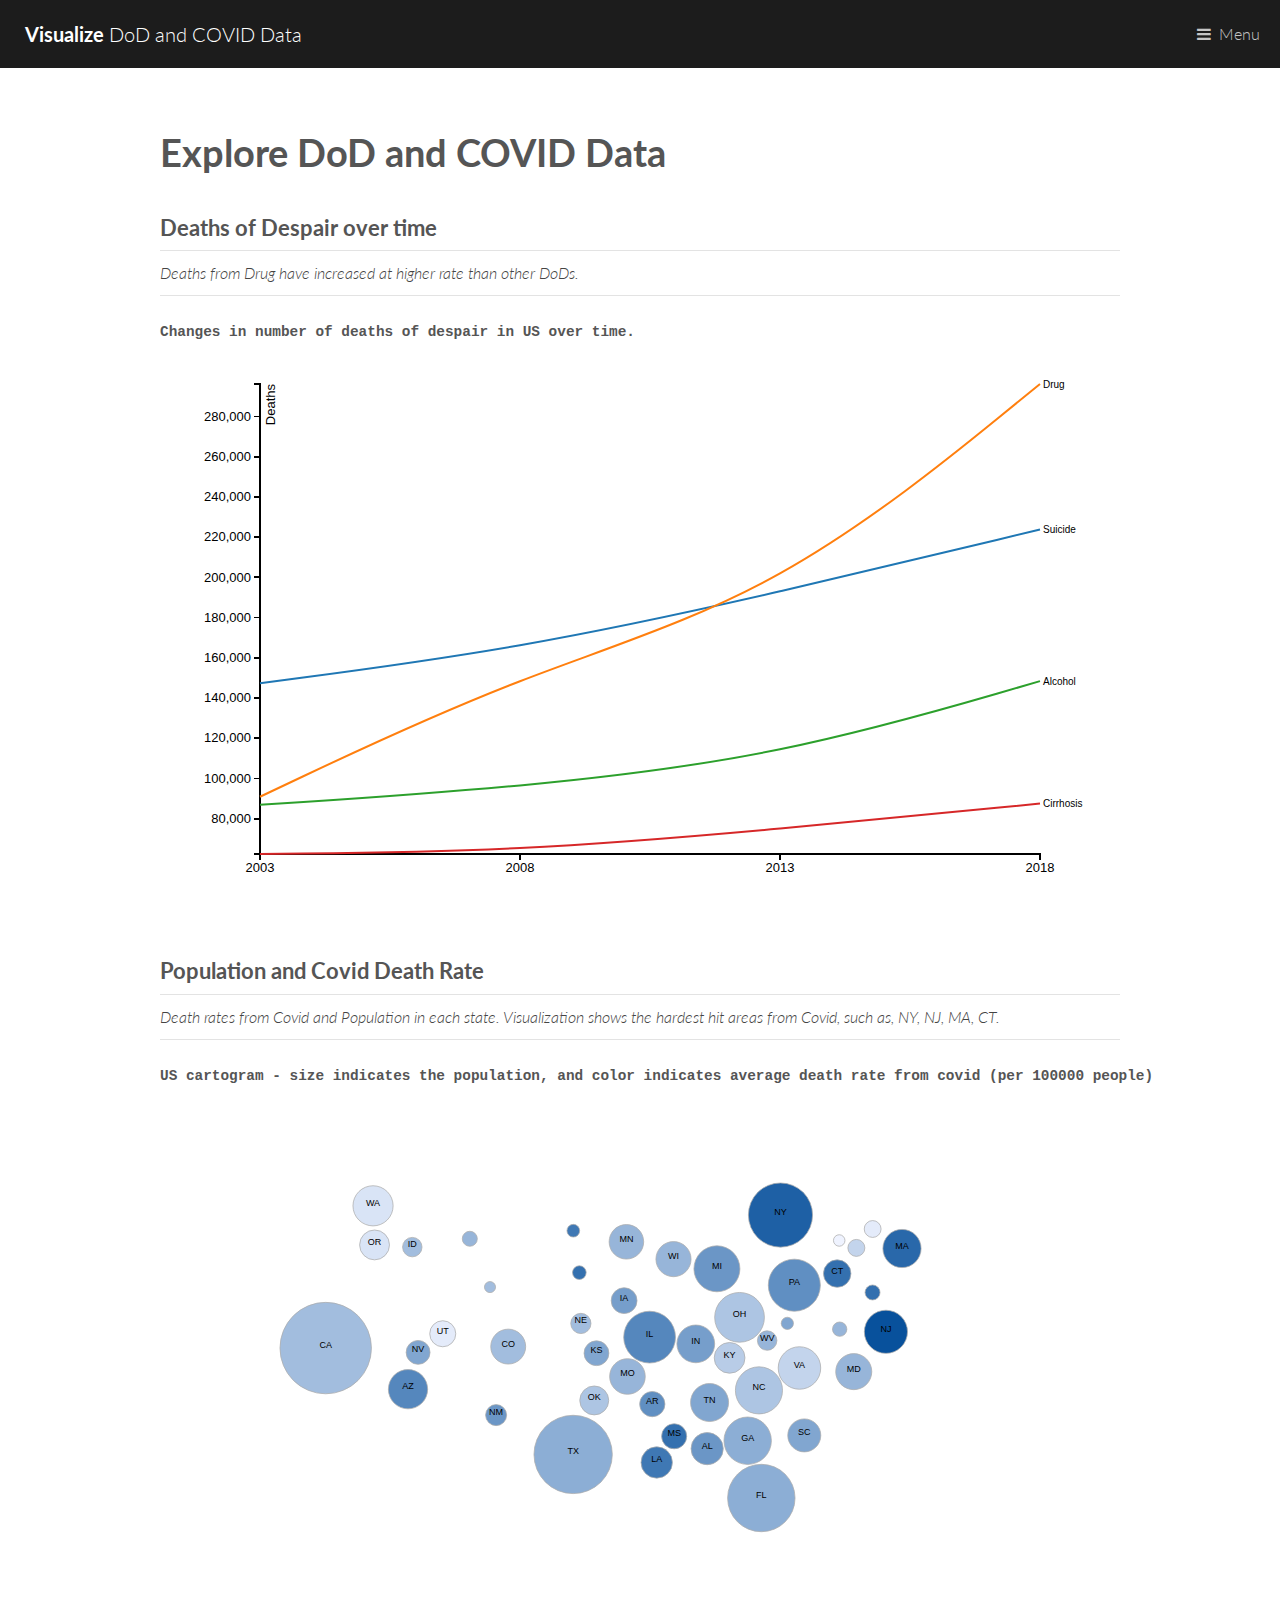
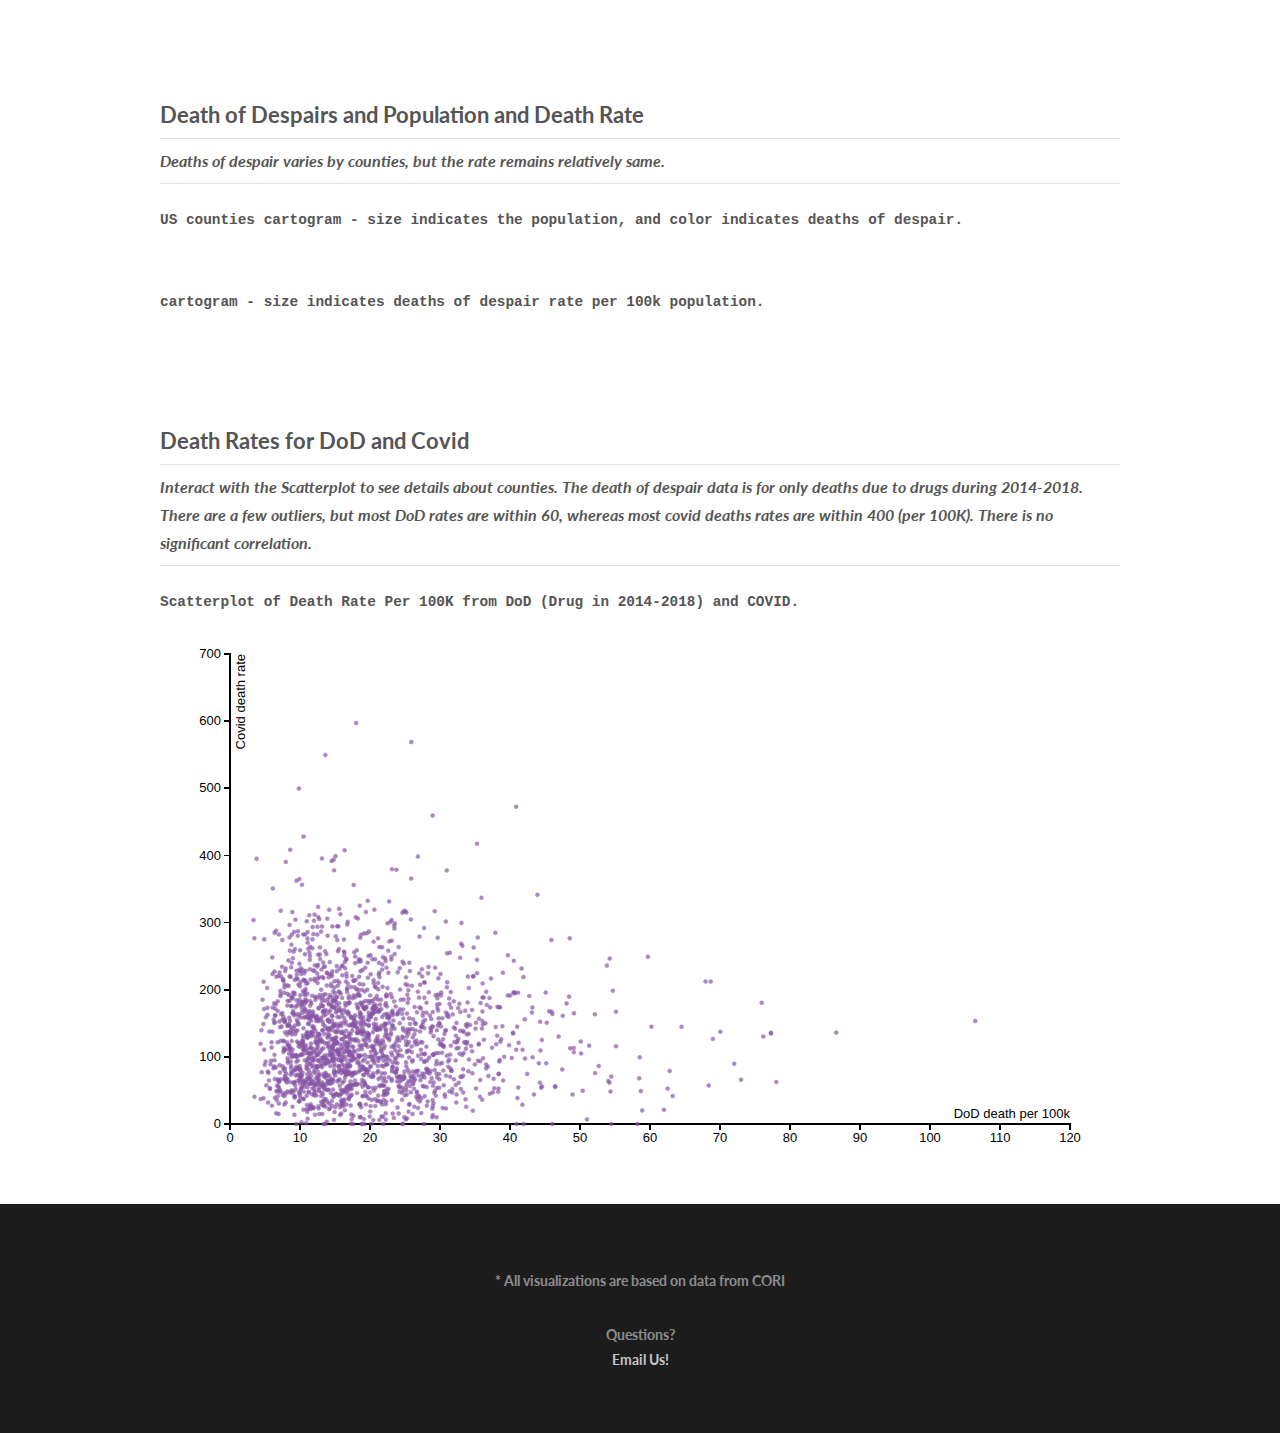
==== commit d4c8eeb2: "minor edits" ====
--- a/risi_app/vis.html
+++ b/risi_app/vis.html
@@ -105,7 +105,7 @@
 
 				<header class="major special">
 					<h3>Death Rates for DoD and Covid</h3>
-					<p> Interact with the Scatterplot with see details about counties. The death of despair data is for only deaths due to drugs during 2014-2018.
+					<p> Interact with the Scatterplot to see details about counties. The death of despair data is for only deaths due to drugs during 2014-2018.
 						There are a few outliers, but most DoD rates are within 60, whereas most covid deaths rates are within 400 (per 100K). There is no significant correlation. </p>
 				</header>
 
